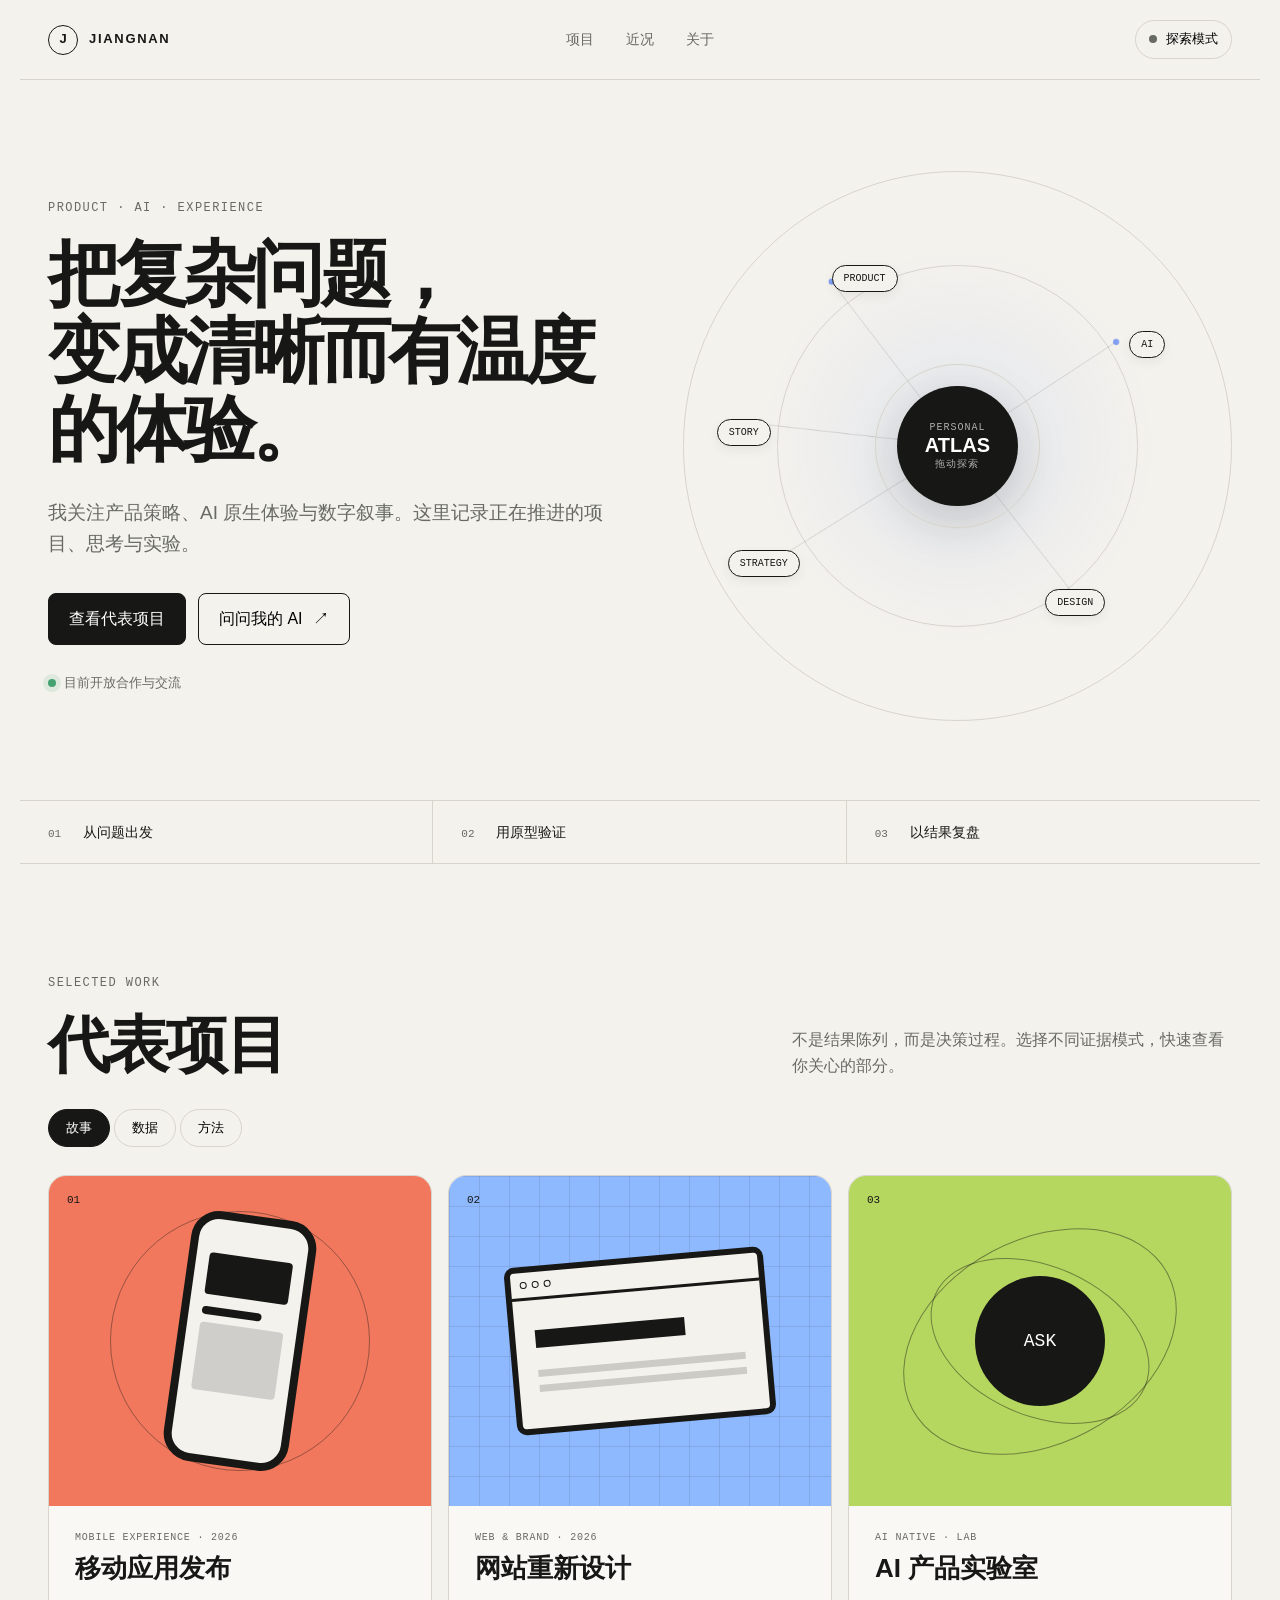
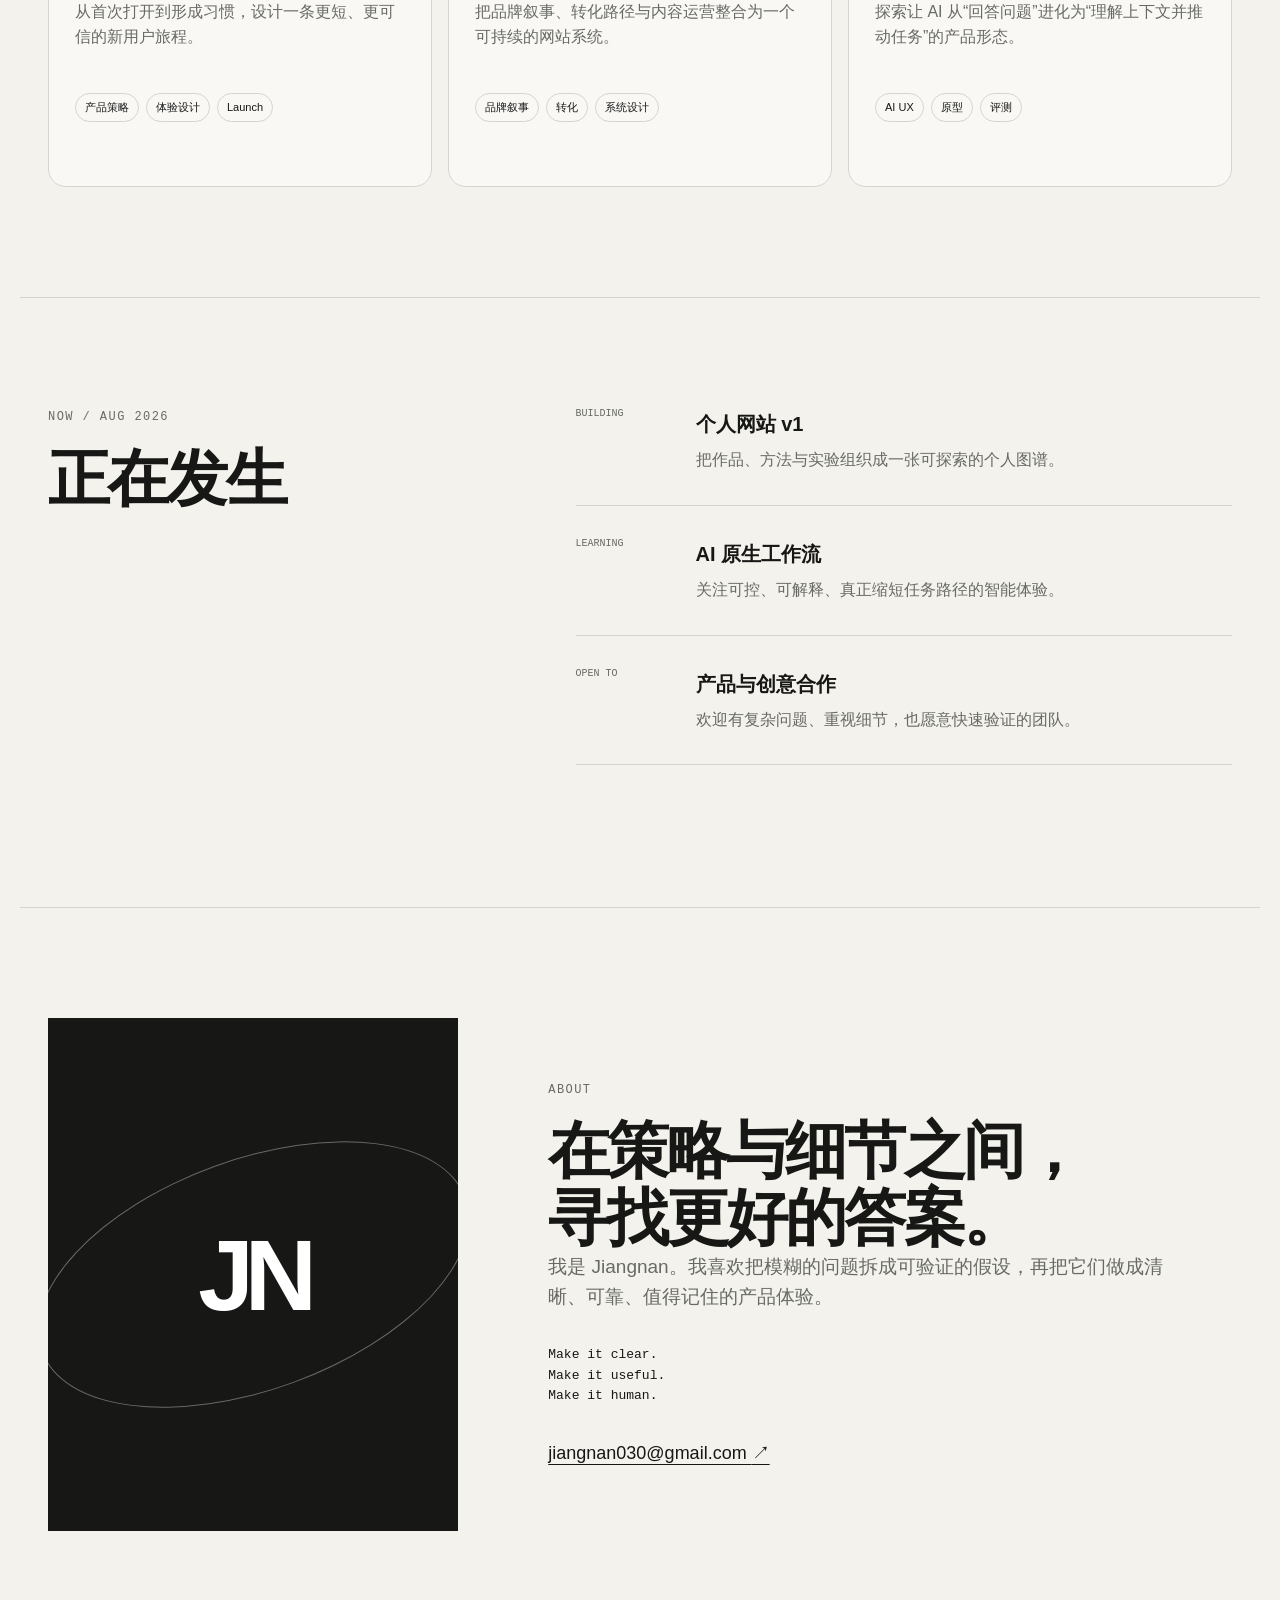
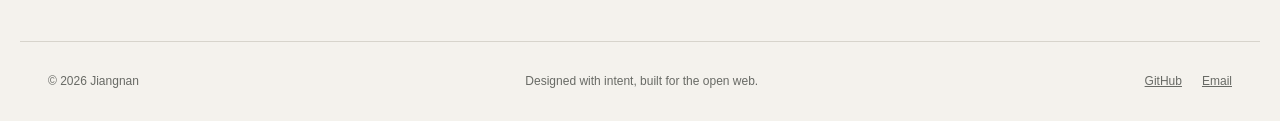
==== index.html @ 2f1452e2 "Initial commit: Personal Atlas MVP" ====
<!doctype html>
<html lang="zh-CN">
<head>
  <meta charset="utf-8" />
  <meta name="viewport" content="width=device-width, initial-scale=1" />
  <meta name="description" content="Jiangnan 的个人网站：产品、AI 与体验设计。" />
  <meta name="theme-color" content="#f4f2ed" />
  <title>Jiangnan — Product × AI × Experience</title>
  <link rel="stylesheet" href="styles.css" />
  <script defer src="app.js"></script>
</head>
<body>
  <a class="skip-link" href="#main">跳到主要内容</a>
  <header class="site-header">
    <a class="brand" href="#top" aria-label="Jiangnan 首页"><span class="brand-mark">J</span><span>JIANGNAN</span></a>
    <nav aria-label="主要导航">
      <a href="#work">项目</a><a href="#now">近况</a><a href="#about">关于</a>
    </nav>
    <button class="mode-toggle" type="button" aria-pressed="false"><span class="mode-dot"></span><span class="mode-label">探索模式</span></button>
  </header>

  <main id="main">
    <section class="hero" id="top">
      <div class="hero-copy">
        <p class="eyebrow">PRODUCT · AI · EXPERIENCE</p>
        <h1>把复杂问题，<br />变成清晰而有温度的体验。</h1>
        <p class="hero-lede">我关注产品策略、AI 原生体验与数字叙事。这里记录正在推进的项目、思考与实验。</p>
        <div class="hero-actions"><a class="button primary" href="#work">查看代表项目</a><button class="button ghost ask-open" type="button">问问我的 AI <span aria-hidden="true">↗</span></button></div>
        <div class="availability"><span class="pulse" aria-hidden="true"></span> 目前开放合作与交流</div>
      </div>
      <div class="atlas" aria-label="能力图谱装饰">
        <canvas id="atlasCanvas" width="720" height="720" aria-hidden="true"></canvas>
        <div class="atlas-center"><span>PERSONAL</span><strong>ATLAS</strong><small>拖动探索</small></div>
        <span class="node n1">PRODUCT</span><span class="node n2">AI</span><span class="node n3">DESIGN</span><span class="node n4">STRATEGY</span><span class="node n5">STORY</span>
      </div>
    </section>

    <section class="signal-strip" aria-label="工作原则">
      <p><strong>01</strong> 从问题出发</p><p><strong>02</strong> 用原型验证</p><p><strong>03</strong> 以结果复盘</p>
    </section>

    <section class="section" id="work">
      <div class="section-heading"><div><p class="eyebrow">SELECTED WORK</p><h2>代表项目</h2></div><p>不是结果陈列，而是决策过程。选择不同证据模式，快速查看你关心的部分。</p></div>
      <div class="evidence-switch" role="tablist" aria-label="项目证据视图">
        <button role="tab" aria-selected="true" data-view="story">故事</button><button role="tab" aria-selected="false" data-view="data">数据</button><button role="tab" aria-selected="false" data-view="tech">方法</button>
      </div>
      <div class="project-grid">
        <article class="project-card coral" tabindex="0">
          <div class="project-visual"><span class="project-index">01</span><div class="phone"><div class="phone-screen"><span></span><b></b><i></i></div></div><div class="orbit"></div></div>
          <div class="project-copy"><p class="project-meta">MOBILE EXPERIENCE · 2026</p><h3>移动应用发布</h3><p class="view-copy" data-story="从首次打开到形成习惯，设计一条更短、更可信的新用户旅程。" data-data="目标：首月 10,000 次下载、D7 留存 40%、评分 4.5★。" data-tech="产品策略、用户旅程、发布节奏、跨团队协作。"></p><div class="tags"><span>产品策略</span><span>体验设计</span><span>Launch</span></div></div>
        </article>
        <article class="project-card blue" tabindex="0">
          <div class="project-visual"><span class="project-index">02</span><div class="browser"><div class="browser-bar"><i></i><i></i><i></i></div><div class="browser-body"><b></b><span></span><span></span></div></div><div class="grid-lines"></div></div>
          <div class="project-copy"><p class="project-meta">WEB & BRAND · 2026</p><h3>网站重新设计</h3><p class="view-copy" data-story="把品牌叙事、转化路径与内容运营整合为一个可持续的网站系统。" data-data="方向：提升试用转化、Core Web Vitals 与内容更新效率。" data-tech="信息架构、内容策略、设计系统、性能预算。"></p><div class="tags"><span>品牌叙事</span><span>转化</span><span>系统设计</span></div></div>
        </article>
        <article class="project-card lime" tabindex="0">
          <div class="project-visual"><span class="project-index">03</span><div class="ai-core"><span>ASK</span></div><div class="wave w1"></div><div class="wave w2"></div></div>
          <div class="project-copy"><p class="project-meta">AI NATIVE · LAB</p><h3>AI 产品实验室</h3><p class="view-copy" data-story="探索让 AI 从“回答问题”进化为“理解上下文并推动任务”的产品形态。" data-data="关注指标：完成率、纠错成本、来源覆盖与用户信任。" data-tech="RAG、交互原型、评测集、Human-in-the-loop。"></p><div class="tags"><span>AI UX</span><span>原型</span><span>评测</span></div></div>
        </article>
      </div>
    </section>

    <section class="section now" id="now">
      <div><p class="eyebrow">NOW / AUG 2026</p><h2>正在发生</h2></div>
      <div class="now-list"><article><span>BUILDING</span><h3>个人网站 v1</h3><p>把作品、方法与实验组织成一张可探索的个人图谱。</p></article><article><span>LEARNING</span><h3>AI 原生工作流</h3><p>关注可控、可解释、真正缩短任务路径的智能体验。</p></article><article><span>OPEN TO</span><h3>产品与创意合作</h3><p>欢迎有复杂问题、重视细节，也愿意快速验证的团队。</p></article></div>
    </section>

    <section class="section about" id="about">
      <div class="portrait" aria-hidden="true"><span>JN</span><div></div></div>
      <div class="about-copy"><p class="eyebrow">ABOUT</p><h2>在策略与细节之间，<br />寻找更好的答案。</h2><p>我是 Jiangnan。我喜欢把模糊的问题拆成可验证的假设，再把它们做成清晰、可靠、值得记住的产品体验。</p><div class="principles"><span>Make it clear.</span><span>Make it useful.</span><span>Make it human.</span></div><a class="text-link" href="mailto:jiangnan030@gmail.com">jiangnan030@gmail.com <span>↗</span></a></div>
    </section>
  </main>

  <footer><p>© 2026 Jiangnan</p><p>Designed with intent, built for the open web.</p><div><a href="https://github.com/jiangnan030-del">GitHub</a><a href="mailto:jiangnan030@gmail.com">Email</a></div></footer>

  <dialog class="ask-dialog" aria-labelledby="ask-title">
    <button class="dialog-close" type="button" aria-label="关闭">×</button><p class="eyebrow">PERSONAL AI · DEMO</p><h2 id="ask-title">你想了解什么？</h2><p class="dialog-note">这是本地演示，不会上传你的问题。完整版本将只基于已审核的公开资料回答并附来源。</p>
    <div class="quick-asks"><button type="button">你擅长什么？</button><button type="button">最近在做什么？</button><button type="button">如何与你合作？</button></div>
    <div class="answer" aria-live="polite">选择一个问题，我会给出简短回答。</div>
  </dialog>
</body>
</html>
---- styles.css ----
:root{--ink:#171816;--muted:#686a65;--paper:#f4f2ed;--surface:#ebe8e1;--line:#d7d4cc;--accent:#245df5;--coral:#f1785d;--lime:#b6d75f;--blue:#8eb9ff;--radius:18px;--max:1240px}*{box-sizing:border-box}html{scroll-behavior:smooth}body{margin:0;background:var(--paper);color:var(--ink);font-family:Arial,"Noto Sans SC",sans-serif;font-size:16px;line-height:1.6}button,a{font:inherit}a{color:inherit}.skip-link{position:fixed;left:16px;top:-80px;background:var(--ink);color:#fff;padding:10px 16px;z-index:99}.skip-link:focus{top:16px}.site-header{height:80px;max-width:var(--max);margin:auto;padding:0 28px;display:grid;grid-template-columns:1fr auto 1fr;align-items:center;border-bottom:1px solid var(--line);position:relative;z-index:10}.brand{display:flex;gap:11px;align-items:center;text-decoration:none;font-weight:700;font-size:13px;letter-spacing:.13em}.brand-mark{width:30px;height:30px;display:grid;place-items:center;border:1px solid var(--ink);border-radius:50%;letter-spacing:0}.site-header nav{display:flex;gap:32px}.site-header nav a{font-size:14px;text-decoration:none;color:var(--muted)}.site-header nav a:hover{color:var(--ink)}.mode-toggle{justify-self:end;border:1px solid var(--line);background:transparent;border-radius:999px;padding:8px 13px;display:flex;align-items:center;gap:9px;cursor:pointer;font-size:13px}.mode-dot{width:8px;height:8px;border-radius:50%;background:var(--muted)}.hero{max-width:var(--max);margin:auto;min-height:720px;padding:76px 28px 64px;display:grid;grid-template-columns:1.04fr .96fr;align-items:center;gap:40px}.eyebrow{font-family:"DM Mono",monospace;font-size:12px;letter-spacing:.12em;margin:0 0 18px;color:var(--muted)}h1,h2,h3,p{margin-top:0}h1{font-size:clamp(48px,5.6vw,78px);line-height:1.08;letter-spacing:-.055em;margin-bottom:30px;font-weight:600}.hero-lede{font-size:19px;max-width:590px;color:var(--muted);margin-bottom:34px}.hero-actions{display:flex;gap:12px}.button{min-height:48px;padding:12px 20px;border-radius:8px;text-decoration:none;border:1px solid var(--ink);display:inline-flex;align-items:center;gap:10px;cursor:pointer}.button.primary{background:var(--ink);color:#fff}.button.ghost{background:transparent}.availability{font-size:13px;color:var(--muted);margin-top:28px;display:flex;align-items:center;gap:8px}.pulse{width:8px;height:8px;border-radius:50%;background:#46a171;box-shadow:0 0 0 5px rgba(70,161,113,.12)}.atlas{aspect-ratio:1;position:relative;border:1px solid var(--line);border-radius:50%;overflow:hidden;background:radial-gradient(circle at center,rgba(36,93,245,.08),transparent 51%)}#atlasCanvas{position:absolute;width:100%;height:100%;inset:0}.atlas:before,.atlas:after{content:"";position:absolute;border:1px solid var(--line);border-radius:50%;inset:17%}.atlas:after{inset:35%}.atlas-center{position:absolute;inset:39%;border-radius:50%;background:var(--ink);color:#fff;display:flex;flex-direction:column;align-items:center;justify-content:center;line-height:1.2;box-shadow:0 16px 50px rgba(23,24,22,.18)}.atlas-center span,.atlas-center small{font:10px "DM Mono",monospace;letter-spacing:.1em;opacity:.65}.atlas-center strong{font-size:20px}.node{position:absolute;background:var(--paper);border:1px solid var(--ink);border-radius:999px;padding:7px 11px;font:10px "DM Mono",monospace;box-shadow:0 4px 12px rgba(0,0,0,.06)}.n1{top:17%;left:27%}.n2{top:29%;right:12%}.n3{bottom:19%;right:23%}.n4{bottom:26%;left:8%}.n5{top:45%;left:6%}.signal-strip{max-width:var(--max);margin:auto;border-top:1px solid var(--line);border-bottom:1px solid var(--line);display:grid;grid-template-columns:repeat(3,1fr)}.signal-strip p{margin:0;padding:20px 28px;border-right:1px solid var(--line);font-size:14px}.signal-strip p:last-child{border:0}.signal-strip strong{font:11px "DM Mono",monospace;color:var(--muted);margin-right:18px}.section{max-width:var(--max);margin:auto;padding:110px 28px}.section-heading{display:flex;justify-content:space-between;align-items:end;gap:30px;margin-bottom:30px}.section-heading h2,.now h2,.about h2{font-size:clamp(38px,5vw,62px);line-height:1.08;letter-spacing:-.045em;margin:0;font-weight:600}.section-heading>p{color:var(--muted);max-width:440px;margin:0}.evidence-switch{display:flex;gap:4px;margin-bottom:28px}.evidence-switch button{border:1px solid var(--line);background:transparent;padding:8px 17px;cursor:pointer;border-radius:999px;font-size:13px}.evidence-switch button[aria-selected=true]{background:var(--ink);color:#fff;border-color:var(--ink)}.project-grid{display:grid;grid-template-columns:repeat(3,1fr);gap:16px}.project-card{border:1px solid var(--line);border-radius:var(--radius);overflow:hidden;background:#f9f8f5;transition:transform .3s ease}.project-card:hover,.project-card:focus{transform:translateY(-6px);outline:none}.project-card:focus-visible{box-shadow:0 0 0 3px var(--paper),0 0 0 5px var(--accent)}.project-visual{height:330px;position:relative;overflow:hidden;display:grid;place-items:center}.coral .project-visual{background:var(--coral)}.blue .project-visual{background:var(--blue)}.lime .project-visual{background:var(--lime)}.project-index{position:absolute;top:18px;left:18px;font:11px "DM Mono",monospace}.project-copy{padding:26px;min-height:280px}.project-meta{font:10px "DM Mono",monospace;color:var(--muted);letter-spacing:.08em}.project-copy h3{font-size:26px;line-height:1.2;margin-bottom:14px}.view-copy{color:var(--muted);min-height:78px}.tags{display:flex;gap:7px;flex-wrap:wrap}.tags span{font-size:11px;border:1px solid var(--line);border-radius:999px;padding:5px 9px}.phone{width:126px;height:252px;border:8px solid var(--ink);border-radius:28px;background:var(--paper);transform:rotate(8deg);position:relative;z-index:2}.phone-screen{padding:34px 13px}.phone-screen span,.phone-screen b,.phone-screen i{display:block;background:var(--ink);border-radius:4px}.phone-screen span{height:42px;margin-bottom:12px}.phone-screen b{height:8px;width:72%;margin-bottom:8px}.phone-screen i{height:68px;opacity:.16}.orbit{position:absolute;width:260px;height:260px;border:1px solid rgba(23,24,22,.4);border-radius:50%}.browser{width:260px;border:6px solid var(--ink);background:var(--paper);border-radius:10px;transform:rotate(-5deg);z-index:2}.browser-bar{height:28px;border-bottom:3px solid var(--ink);display:flex;gap:5px;align-items:center;padding-left:9px}.browser-bar i{width:7px;height:7px;border:1px solid var(--ink);border-radius:50%}.browser-body{padding:30px 20px 36px}.browser-body b{display:block;width:72%;height:18px;background:var(--ink);margin-bottom:22px}.browser-body span{display:block;height:7px;background:var(--ink);opacity:.18;margin-top:8px}.grid-lines{position:absolute;inset:0;background-image:linear-gradient(rgba(23,24,22,.1) 1px,transparent 1px),linear-gradient(90deg,rgba(23,24,22,.1) 1px,transparent 1px);background-size:30px 30px}.ai-core{width:130px;height:130px;background:var(--ink);color:#fff;border-radius:50%;display:grid;place-items:center;font:18px "DM Mono",monospace;z-index:2}.wave{position:absolute;border:1px solid rgba(23,24,22,.45);border-radius:50%}.w1{width:230px;height:150px;transform:rotate(24deg)}.w2{width:290px;height:205px;transform:rotate(-28deg)}.now{display:grid;grid-template-columns:.8fr 1.2fr;gap:90px;border-top:1px solid var(--line)}.now-list article{padding:0 0 32px;margin-bottom:32px;border-bottom:1px solid var(--line);display:grid;grid-template-columns:100px 1fr;column-gap:20px}.now-list article>span{font:10px "DM Mono",monospace;color:var(--muted);grid-row:1/3}.now-list h3{font-size:20px;margin-bottom:7px}.now-list p{color:var(--muted);margin:0}.about{border-top:1px solid var(--line);display:grid;grid-template-columns:.75fr 1.25fr;gap:90px;align-items:center}.portrait{aspect-ratio:4/5;background:var(--ink);position:relative;overflow:hidden;display:grid;place-items:center;color:#fff}.portrait span{font-size:100px;font-weight:600;letter-spacing:-.09em;z-index:1}.portrait div{position:absolute;width:110%;height:45%;border-radius:50%;border:1px solid rgba(255,255,255,.35);transform:rotate(-20deg)}.about-copy>p:not(.eyebrow){font-size:19px;color:var(--muted);max-width:650px}.principles{display:flex;flex-direction:column;margin:32px 0;font-size:13px;font-family:"DM Mono",monospace}.text-link{font-size:18px;text-underline-offset:5px}footer{max-width:var(--max);margin:auto;padding:30px 28px;border-top:1px solid var(--line);display:flex;justify-content:space-between;color:var(--muted);font-size:12px}footer p{margin:0}footer div{display:flex;gap:20px}.ask-dialog{width:min(560px,calc(100% - 32px));border:1px solid var(--line);border-radius:16px;padding:34px;background:var(--paper);color:var(--ink);box-shadow:0 30px 100px rgba(0,0,0,.2)}.ask-dialog::backdrop{background:rgba(23,24,22,.5);backdrop-filter:blur(6px)}.dialog-close{position:absolute;top:14px;right:16px;background:transparent;border:0;font-size:28px;cursor:pointer}.ask-dialog h2{font-size:34px;margin-bottom:10px}.dialog-note{color:var(--muted);font-size:14px}.quick-asks{display:flex;gap:8px;flex-wrap:wrap;margin:24px 0}.quick-asks button{border:1px solid var(--line);background:#fff;padding:9px 12px;border-radius:999px;cursor:pointer}.answer{background:var(--surface);padding:18px;border-radius:10px;min-height:78px}
body.explore{--paper:#191919;--surface:#242424;--line:rgba(255,255,255,.18);--ink:#fff;--muted:rgba(255,255,255,.65);background:radial-gradient(circle at 72% 8%,rgba(36,93,245,.22),transparent 24%),var(--paper)}body.explore .mode-dot{background:#75a3ff;box-shadow:0 0 0 5px rgba(117,163,255,.16)}body.explore .project-card{background:#202020}body.explore .node{background:#202020}body.explore .phone,body.explore .browser{background:#202020}body.explore .quick-asks button{background:#292929;color:#fff}
:focus-visible{outline:2px solid var(--accent);outline-offset:3px}@media(prefers-reduced-motion:reduce){html{scroll-behavior:auto}*,*:before,*:after{animation:none!important;transition:none!important}}
@media(max-width:850px){.site-header{grid-template-columns:1fr auto;height:70px;padding:0 20px}.site-header nav{display:none}.hero{grid-template-columns:1fr;padding:64px 20px;min-height:auto}.hero-copy{order:1}.atlas{order:0;max-width:480px;width:100%;justify-self:center}h1{font-size:clamp(44px,12vw,64px)}.signal-strip{grid-template-columns:1fr;margin:0 20px}.signal-strip p{border-right:0;border-bottom:1px solid var(--line)}.section{padding:80px 20px}.section-heading{align-items:start;flex-direction:column}.project-grid{grid-template-columns:1fr}.project-visual{height:300px}.project-copy{min-height:0}.now,.about{grid-template-columns:1fr;gap:50px}.portrait{max-width:480px}.now-list article{grid-template-columns:85px 1fr}footer{margin:0 20px;padding:24px 0;flex-direction:column;gap:8px}.mode-label{display:none}.mode-toggle{padding:10px}.hero-actions{flex-wrap:wrap}}
@media(max-width:480px){.hero{padding-top:42px}.atlas-center{inset:36%}.atlas-center strong{font-size:16px}.node{font-size:8px}.hero-lede{font-size:17px}.button{width:100%;justify-content:center}.project-visual{height:260px}.section-heading h2,.now h2,.about h2{font-size:40px}.now-list article{display:block}.now-list article>span{display:block;margin-bottom:9px}.portrait span{font-size:76px}}
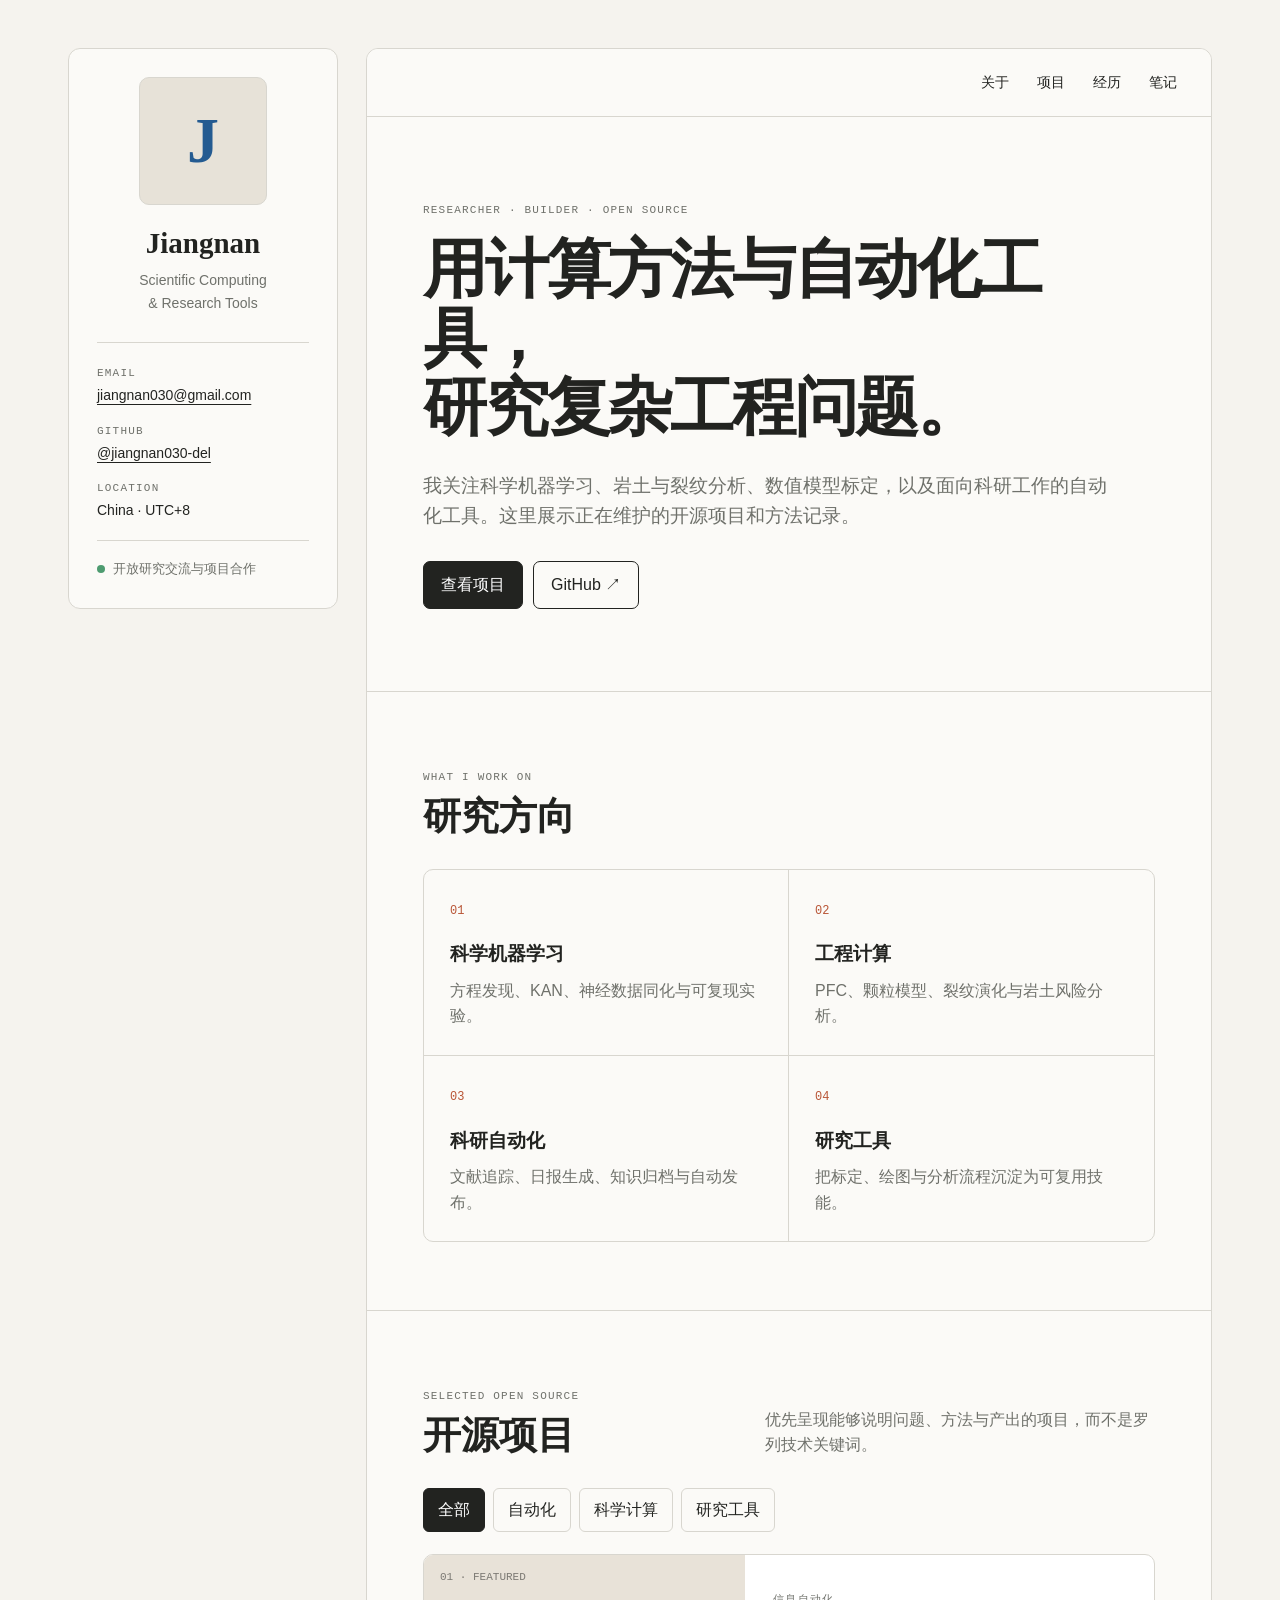
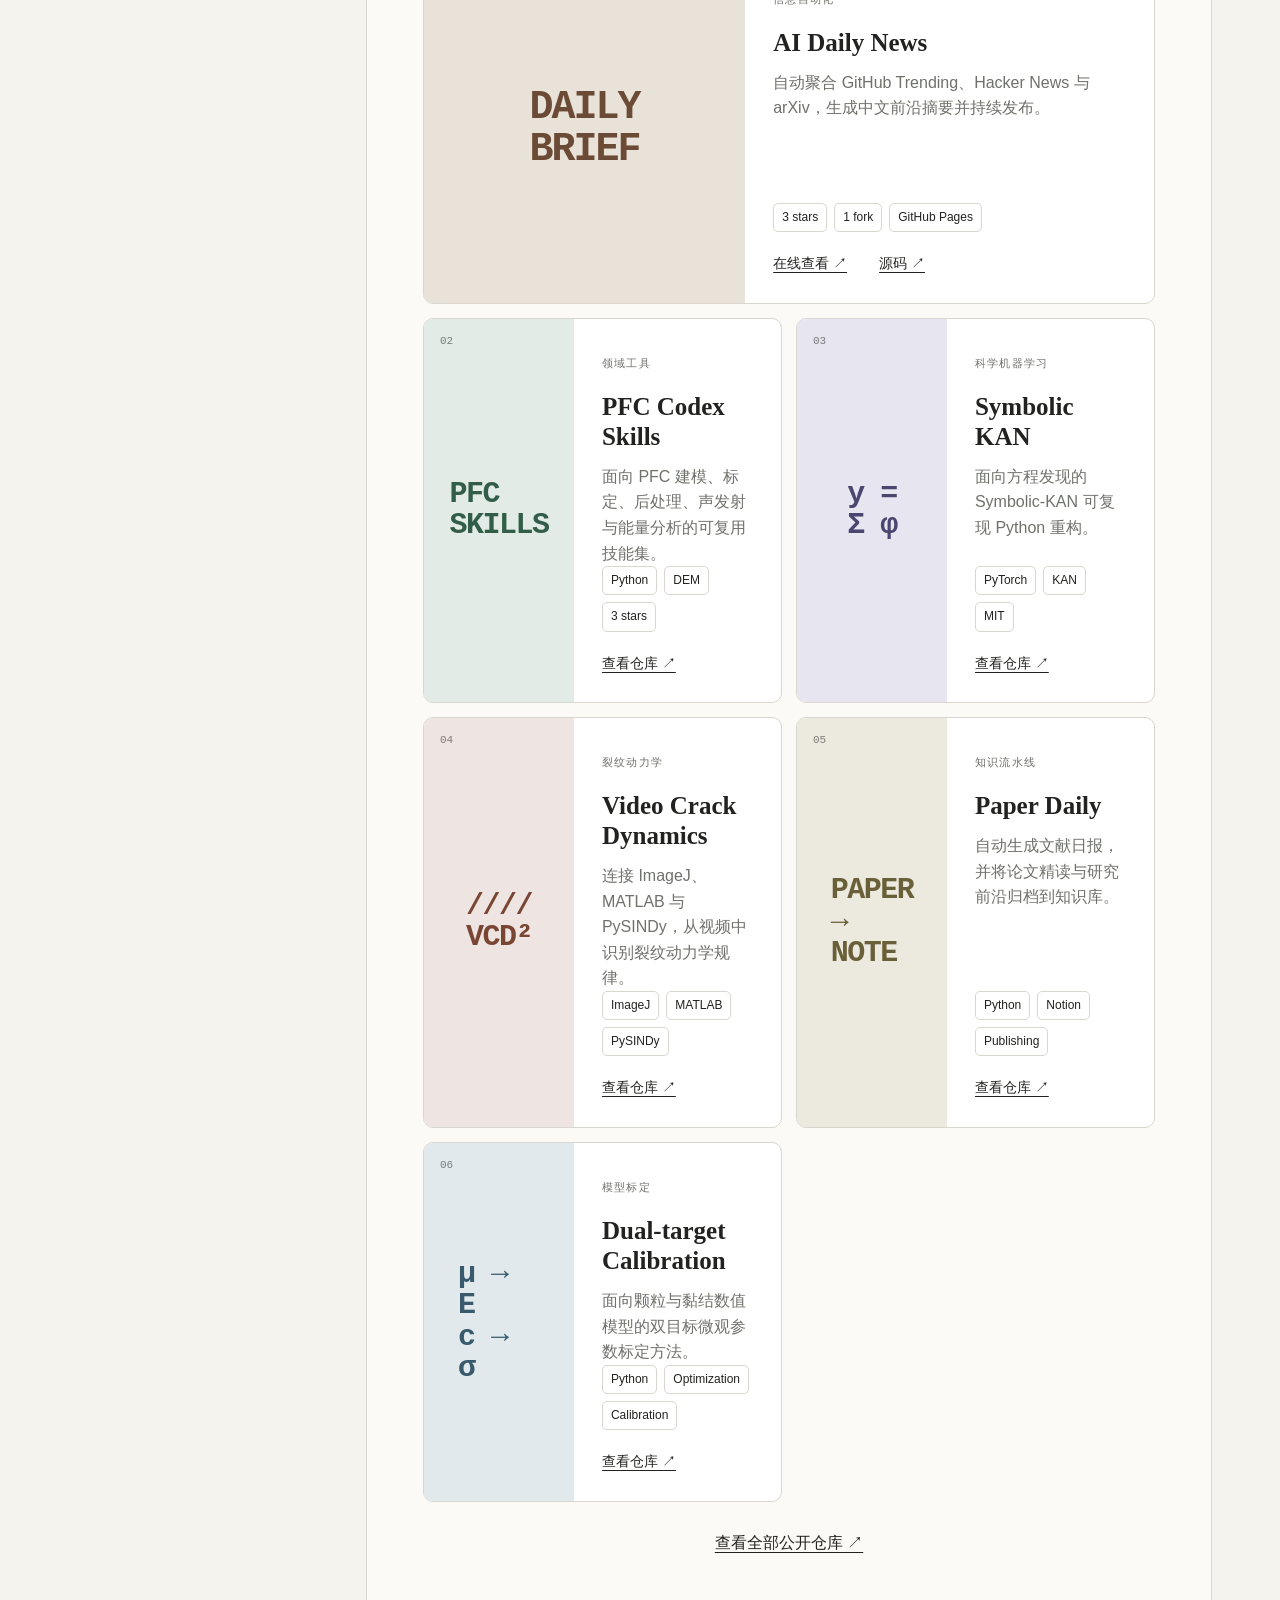
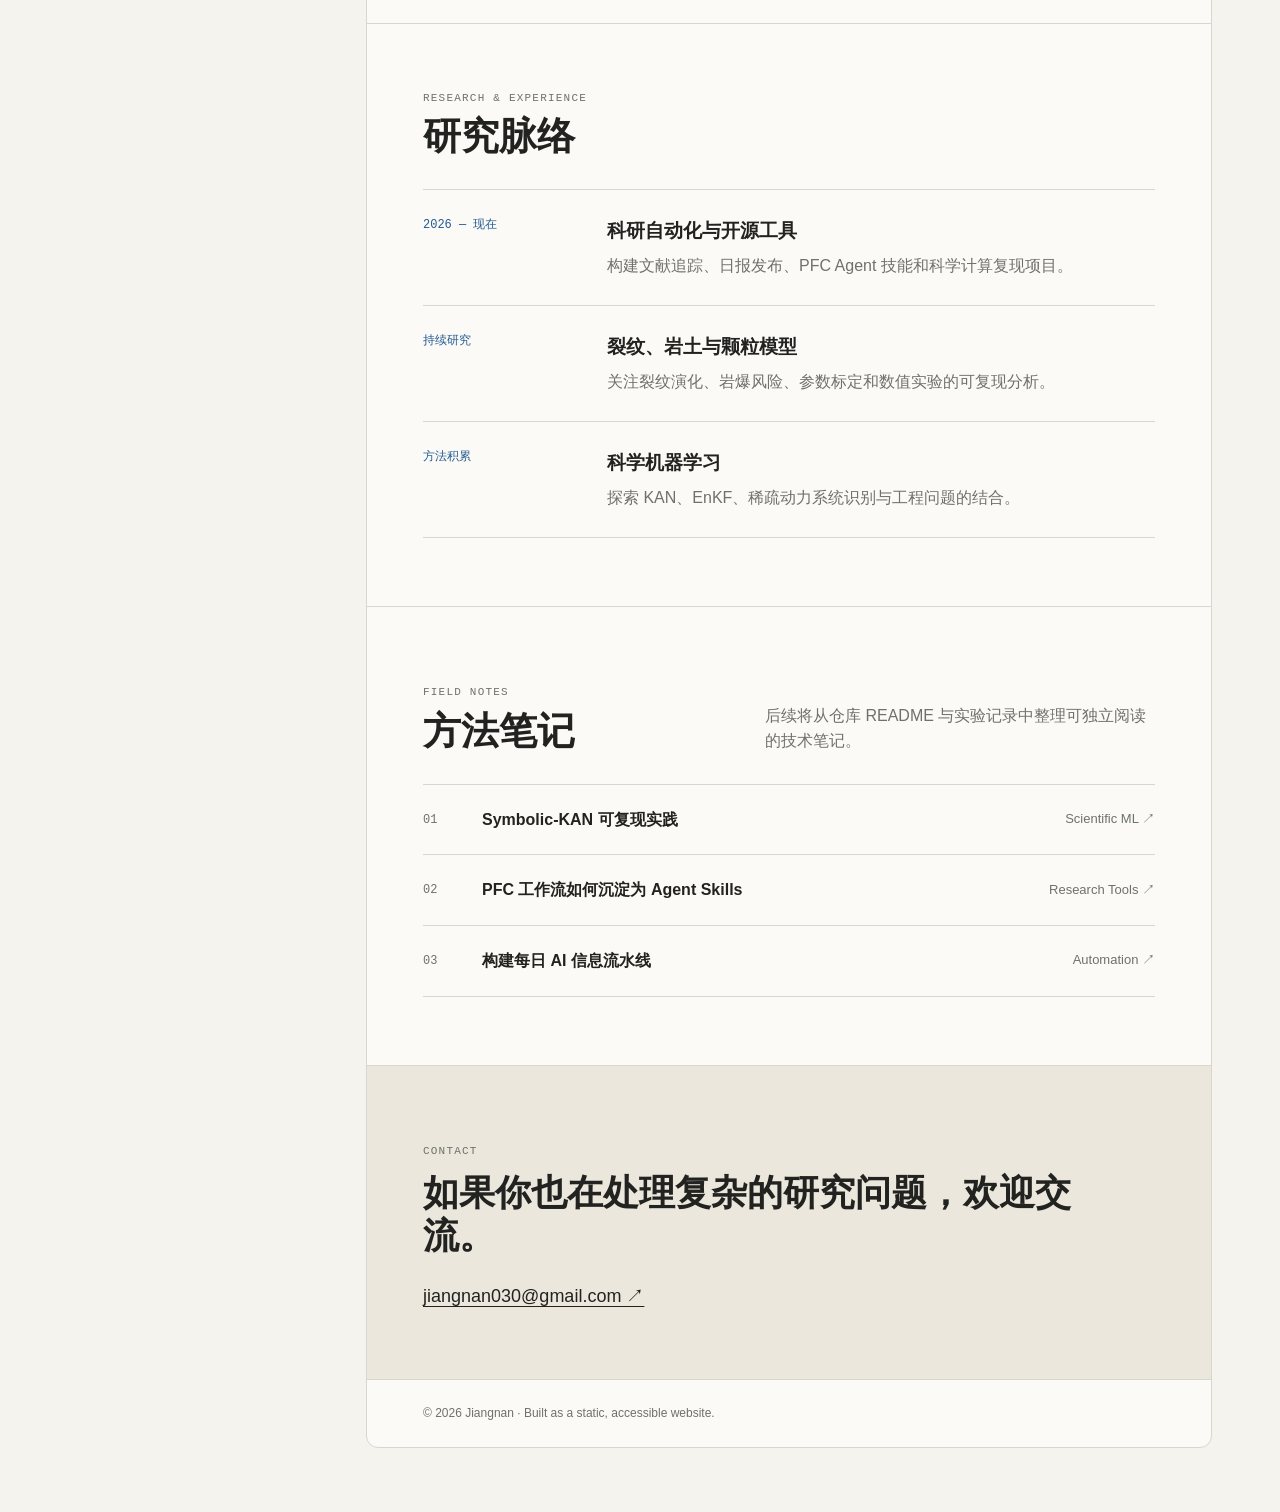
==== commit f1952456: "refactor: create research-first portfolio" ====
--- a/index.html
+++ b/index.html
@@ -1,82 +1,16 @@
 <!doctype html>
-<html lang="zh-CN">
-<head>
-  <meta charset="utf-8" />
-  <meta name="viewport" content="width=device-width, initial-scale=1" />
-  <meta name="description" content="Jiangnan 的个人网站：产品、AI 与体验设计。" />
-  <meta name="theme-color" content="#f4f2ed" />
-  <title>Jiangnan — Product × AI × Experience</title>
-  <link rel="stylesheet" href="styles.css" />
-  <script defer src="app.js"></script>
-</head>
-<body>
-  <a class="skip-link" href="#main">跳到主要内容</a>
-  <header class="site-header">
-    <a class="brand" href="#top" aria-label="Jiangnan 首页"><span class="brand-mark">J</span><span>JIANGNAN</span></a>
-    <nav aria-label="主要导航">
-      <a href="#work">项目</a><a href="#now">近况</a><a href="#about">关于</a>
-    </nav>
-    <button class="mode-toggle" type="button" aria-pressed="false"><span class="mode-dot"></span><span class="mode-label">探索模式</span></button>
-  </header>
-
-  <main id="main">
-    <section class="hero" id="top">
-      <div class="hero-copy">
-        <p class="eyebrow">PRODUCT · AI · EXPERIENCE</p>
-        <h1>把复杂问题，<br />变成清晰而有温度的体验。</h1>
-        <p class="hero-lede">我关注产品策略、AI 原生体验与数字叙事。这里记录正在推进的项目、思考与实验。</p>
-        <div class="hero-actions"><a class="button primary" href="#work">查看代表项目</a><button class="button ghost ask-open" type="button">问问我的 AI <span aria-hidden="true">↗</span></button></div>
-        <div class="availability"><span class="pulse" aria-hidden="true"></span> 目前开放合作与交流</div>
-      </div>
-      <div class="atlas" aria-label="能力图谱装饰">
-        <canvas id="atlasCanvas" width="720" height="720" aria-hidden="true"></canvas>
-        <div class="atlas-center"><span>PERSONAL</span><strong>ATLAS</strong><small>拖动探索</small></div>
-        <span class="node n1">PRODUCT</span><span class="node n2">AI</span><span class="node n3">DESIGN</span><span class="node n4">STRATEGY</span><span class="node n5">STORY</span>
-      </div>
-    </section>
-
-    <section class="signal-strip" aria-label="工作原则">
-      <p><strong>01</strong> 从问题出发</p><p><strong>02</strong> 用原型验证</p><p><strong>03</strong> 以结果复盘</p>
-    </section>
-
-    <section class="section" id="work">
-      <div class="section-heading"><div><p class="eyebrow">SELECTED WORK</p><h2>代表项目</h2></div><p>不是结果陈列，而是决策过程。选择不同证据模式，快速查看你关心的部分。</p></div>
-      <div class="evidence-switch" role="tablist" aria-label="项目证据视图">
-        <button role="tab" aria-selected="true" data-view="story">故事</button><button role="tab" aria-selected="false" data-view="data">数据</button><button role="tab" aria-selected="false" data-view="tech">方法</button>
-      </div>
-      <div class="project-grid">
-        <article class="project-card coral" tabindex="0">
-          <div class="project-visual"><span class="project-index">01</span><div class="phone"><div class="phone-screen"><span></span><b></b><i></i></div></div><div class="orbit"></div></div>
-          <div class="project-copy"><p class="project-meta">MOBILE EXPERIENCE · 2026</p><h3>移动应用发布</h3><p class="view-copy" data-story="从首次打开到形成习惯，设计一条更短、更可信的新用户旅程。" data-data="目标：首月 10,000 次下载、D7 留存 40%、评分 4.5★。" data-tech="产品策略、用户旅程、发布节奏、跨团队协作。"></p><div class="tags"><span>产品策略</span><span>体验设计</span><span>Launch</span></div></div>
-        </article>
-        <article class="project-card blue" tabindex="0">
-          <div class="project-visual"><span class="project-index">02</span><div class="browser"><div class="browser-bar"><i></i><i></i><i></i></div><div class="browser-body"><b></b><span></span><span></span></div></div><div class="grid-lines"></div></div>
-          <div class="project-copy"><p class="project-meta">WEB & BRAND · 2026</p><h3>网站重新设计</h3><p class="view-copy" data-story="把品牌叙事、转化路径与内容运营整合为一个可持续的网站系统。" data-data="方向：提升试用转化、Core Web Vitals 与内容更新效率。" data-tech="信息架构、内容策略、设计系统、性能预算。"></p><div class="tags"><span>品牌叙事</span><span>转化</span><span>系统设计</span></div></div>
-        </article>
-        <article class="project-card lime" tabindex="0">
-          <div class="project-visual"><span class="project-index">03</span><div class="ai-core"><span>ASK</span></div><div class="wave w1"></div><div class="wave w2"></div></div>
-          <div class="project-copy"><p class="project-meta">AI NATIVE · LAB</p><h3>AI 产品实验室</h3><p class="view-copy" data-story="探索让 AI 从“回答问题”进化为“理解上下文并推动任务”的产品形态。" data-data="关注指标：完成率、纠错成本、来源覆盖与用户信任。" data-tech="RAG、交互原型、评测集、Human-in-the-loop。"></p><div class="tags"><span>AI UX</span><span>原型</span><span>评测</span></div></div>
-        </article>
-      </div>
-    </section>
-
-    <section class="section now" id="now">
-      <div><p class="eyebrow">NOW / AUG 2026</p><h2>正在发生</h2></div>
-      <div class="now-list"><article><span>BUILDING</span><h3>个人网站 v1</h3><p>把作品、方法与实验组织成一张可探索的个人图谱。</p></article><article><span>LEARNING</span><h3>AI 原生工作流</h3><p>关注可控、可解释、真正缩短任务路径的智能体验。</p></article><article><span>OPEN TO</span><h3>产品与创意合作</h3><p>欢迎有复杂问题、重视细节，也愿意快速验证的团队。</p></article></div>
-    </section>
-
-    <section class="section about" id="about">
-      <div class="portrait" aria-hidden="true"><span>JN</span><div></div></div>
-      <div class="about-copy"><p class="eyebrow">ABOUT</p><h2>在策略与细节之间，<br />寻找更好的答案。</h2><p>我是 Jiangnan。我喜欢把模糊的问题拆成可验证的假设，再把它们做成清晰、可靠、值得记住的产品体验。</p><div class="principles"><span>Make it clear.</span><span>Make it useful.</span><span>Make it human.</span></div><a class="text-link" href="mailto:jiangnan030@gmail.com">jiangnan030@gmail.com <span>↗</span></a></div>
-    </section>
-  </main>
-
-  <footer><p>© 2026 Jiangnan</p><p>Designed with intent, built for the open web.</p><div><a href="https://github.com/jiangnan030-del">GitHub</a><a href="mailto:jiangnan030@gmail.com">Email</a></div></footer>
-
-  <dialog class="ask-dialog" aria-labelledby="ask-title">
-    <button class="dialog-close" type="button" aria-label="关闭">×</button><p class="eyebrow">PERSONAL AI · DEMO</p><h2 id="ask-title">你想了解什么？</h2><p class="dialog-note">这是本地演示，不会上传你的问题。完整版本将只基于已审核的公开资料回答并附来源。</p>
-    <div class="quick-asks"><button type="button">你擅长什么？</button><button type="button">最近在做什么？</button><button type="button">如何与你合作？</button></div>
-    <div class="answer" aria-live="polite">选择一个问题，我会给出简短回答。</div>
-  </dialog>
-</body>
-</html>+<html lang="zh-CN"><head><meta charset="utf-8"><meta name="viewport" content="width=device-width,initial-scale=1"><meta name="description" content="Jiangnan 的科研计算、工程分析与开源项目。"><meta name="theme-color" content="#f5f3ee"><title>Jiangnan · Scientific Computing & Research Tools</title><link rel="stylesheet" href="styles.css"><script defer src="app.js"></script></head><body>
+<a class="skip" href="#content">跳到内容</a><main class="shell"><aside class="profile" aria-label="个人资料"><div class="profile-head"><div class="avatar" aria-hidden="true">J</div><div><h1>Jiangnan</h1><p>Scientific Computing<br>& Research Tools</p></div></div><button class="profile-toggle" type="button" aria-expanded="false">联系方式 <span>＋</span></button><div class="profile-more"><dl><div><dt>Email</dt><dd><a href="mailto:jiangnan030@gmail.com">jiangnan030@gmail.com</a></dd></div><div><dt>GitHub</dt><dd><a href="https://github.com/jiangnan030-del">@jiangnan030-del</a></dd></div><div><dt>Location</dt><dd>China · UTC+8</dd></div></dl><div class="status"><i></i>开放研究交流与项目合作</div></div></aside>
+<section class="content" id="content"><nav class="nav" aria-label="主要导航"><a href="#about">关于</a><a href="#work">项目</a><a href="#experience">经历</a><a href="#notes">笔记</a></nav>
+<header class="hero" id="about"><p class="label">RESEARCHER · BUILDER · OPEN SOURCE</p><h2>用计算方法与自动化工具，<br>研究复杂工程问题。</h2><p class="lead">我关注科学机器学习、岩土与裂纹分析、数值模型标定，以及面向科研工作的自动化工具。这里展示正在维护的开源项目和方法记录。</p><div class="hero-links"><a class="btn primary" href="#work">查看项目</a><a class="btn" href="https://github.com/jiangnan030-del">GitHub ↗</a></div></header>
+<section class="block focus"><div class="section-title"><p class="label">WHAT I WORK ON</p><h2>研究方向</h2></div><div class="focus-grid"><article><b>01</b><h3>科学机器学习</h3><p>方程发现、KAN、神经数据同化与可复现实验。</p></article><article><b>02</b><h3>工程计算</h3><p>PFC、颗粒模型、裂纹演化与岩土风险分析。</p></article><article><b>03</b><h3>科研自动化</h3><p>文献追踪、日报生成、知识归档与自动发布。</p></article><article><b>04</b><h3>研究工具</h3><p>把标定、绘图与分析流程沉淀为可复用技能。</p></article></div></section>
+<section class="block" id="work"><div class="section-title split"><div><p class="label">SELECTED OPEN SOURCE</p><h2>开源项目</h2></div><p>优先呈现能够说明问题、方法与产出的项目，而不是罗列技术关键词。</p></div><div class="filters" role="group" aria-label="项目筛选"><button class="active" data-filter="all">全部</button><button data-filter="automation">自动化</button><button data-filter="scientific">科学计算</button><button data-filter="tools">研究工具</button></div><div class="projects">
+<article class="project featured" data-category="automation"><div class="project-index">01 · FEATURED</div><div class="project-mark news">DAILY<br>BRIEF</div><div class="project-copy"><p class="label">信息自动化</p><h3>AI Daily News</h3><p>自动聚合 GitHub Trending、Hacker News 与 arXiv，生成中文前沿摘要并持续发布。</p><ul><li>3 stars</li><li>1 fork</li><li>GitHub Pages</li></ul><div><a href="https://jiangnan030-del.github.io/ai-daily-news/">在线查看 ↗</a><a href="https://github.com/jiangnan030-del/ai-daily-news">源码 ↗</a></div></div></article>
+<article class="project" data-category="tools"><div class="project-index">02</div><div class="project-mark pfc">PFC<br>SKILLS</div><div class="project-copy"><p class="label">领域工具</p><h3>PFC Codex Skills</h3><p>面向 PFC 建模、标定、后处理、声发射与能量分析的可复用技能集。</p><ul><li>Python</li><li>DEM</li><li>3 stars</li></ul><a href="https://github.com/jiangnan030-del/pfc-codex-skills">查看仓库 ↗</a></div></article>
+<article class="project" data-category="scientific"><div class="project-index">03</div><div class="project-mark kan">y =<br>Σ φ</div><div class="project-copy"><p class="label">科学机器学习</p><h3>Symbolic KAN</h3><p>面向方程发现的 Symbolic-KAN 可复现 Python 重构。</p><ul><li>PyTorch</li><li>KAN</li><li>MIT</li></ul><a href="https://github.com/jiangnan030-del/symbolic-kan-reproducible">查看仓库 ↗</a></div></article>
+<article class="project" data-category="scientific"><div class="project-index">04</div><div class="project-mark crack">////<br>VCD²</div><div class="project-copy"><p class="label">裂纹动力学</p><h3>Video Crack Dynamics</h3><p>连接 ImageJ、MATLAB 与 PySINDy，从视频中识别裂纹动力学规律。</p><ul><li>ImageJ</li><li>MATLAB</li><li>PySINDy</li></ul><a href="https://github.com/jiangnan030-del/VCD2">查看仓库 ↗</a></div></article>
+<article class="project" data-category="automation"><div class="project-index">05</div><div class="project-mark paper">PAPER<br>→ NOTE</div><div class="project-copy"><p class="label">知识流水线</p><h3>Paper Daily</h3><p>自动生成文献日报，并将论文精读与研究前沿归档到知识库。</p><ul><li>Python</li><li>Notion</li><li>Publishing</li></ul><a href="https://github.com/jiangnan030-del/paper-daily">查看仓库 ↗</a></div></article>
+<article class="project" data-category="tools"><div class="project-index">06</div><div class="project-mark calib">μ → E<br>c → σ</div><div class="project-copy"><p class="label">模型标定</p><h3>Dual-target Calibration</h3><p>面向颗粒与黏结数值模型的双目标微观参数标定方法。</p><ul><li>Python</li><li>Optimization</li><li>Calibration</li></ul><a href="https://github.com/jiangnan030-del/dual-target-calibration-skill">查看仓库 ↗</a></div></article></div><a class="all-link" href="https://github.com/jiangnan030-del?tab=repositories">查看全部公开仓库 ↗</a></section>
+<section class="block timeline" id="experience"><div class="section-title"><p class="label">RESEARCH & EXPERIENCE</p><h2>研究脉络</h2></div><div class="timeline-list"><article><time>2026 — 现在</time><div><h3>科研自动化与开源工具</h3><p>构建文献追踪、日报发布、PFC Agent 技能和科学计算复现项目。</p></div></article><article><time>持续研究</time><div><h3>裂纹、岩土与颗粒模型</h3><p>关注裂纹演化、岩爆风险、参数标定和数值实验的可复现分析。</p></div></article><article><time>方法积累</time><div><h3>科学机器学习</h3><p>探索 KAN、EnKF、稀疏动力系统识别与工程问题的结合。</p></div></article></div></section>
+<section class="block notes" id="notes"><div class="section-title split"><div><p class="label">FIELD NOTES</p><h2>方法笔记</h2></div><p>后续将从仓库 README 与实验记录中整理可独立阅读的技术笔记。</p></div><div class="note-list"><a href="https://github.com/jiangnan030-del/symbolic-kan-reproducible"><span>01</span><b>Symbolic-KAN 可复现实践</b><i>Scientific ML ↗</i></a><a href="https://github.com/jiangnan030-del/pfc-codex-skills"><span>02</span><b>PFC 工作流如何沉淀为 Agent Skills</b><i>Research Tools ↗</i></a><a href="https://github.com/jiangnan030-del/ai-daily-news"><span>03</span><b>构建每日 AI 信息流水线</b><i>Automation ↗</i></a></div></section>
+<section class="contact block"><p class="label">CONTACT</p><h2>如果你也在处理复杂的研究问题，欢迎交流。</h2><a href="mailto:jiangnan030@gmail.com">jiangnan030@gmail.com ↗</a></section><footer>© 2026 Jiangnan · Built as a static, accessible website.</footer></section></main><nav class="mobile-nav" aria-label="移动导航"><a href="#about">关于</a><a href="#work">项目</a><a href="#experience">经历</a><a href="#notes">笔记</a></nav></body></html>
--- a/styles.css
+++ b/styles.css
@@ -1,5 +1 @@
-:root{--ink:#171816;--muted:#686a65;--paper:#f4f2ed;--surface:#ebe8e1;--line:#d7d4cc;--accent:#245df5;--coral:#f1785d;--lime:#b6d75f;--blue:#8eb9ff;--radius:18px;--max:1240px}*{box-sizing:border-box}html{scroll-behavior:smooth}body{margin:0;background:var(--paper);color:var(--ink);font-family:Arial,"Noto Sans SC",sans-serif;font-size:16px;line-height:1.6}button,a{font:inherit}a{color:inherit}.skip-link{position:fixed;left:16px;top:-80px;background:var(--ink);color:#fff;padding:10px 16px;z-index:99}.skip-link:focus{top:16px}.site-header{height:80px;max-width:var(--max);margin:auto;padding:0 28px;display:grid;grid-template-columns:1fr auto 1fr;align-items:center;border-bottom:1px solid var(--line);position:relative;z-index:10}.brand{display:flex;gap:11px;align-items:center;text-decoration:none;font-weight:700;font-size:13px;letter-spacing:.13em}.brand-mark{width:30px;height:30px;display:grid;place-items:center;border:1px solid var(--ink);border-radius:50%;letter-spacing:0}.site-header nav{display:flex;gap:32px}.site-header nav a{font-size:14px;text-decoration:none;color:var(--muted)}.site-header nav a:hover{color:var(--ink)}.mode-toggle{justify-self:end;border:1px solid var(--line);background:transparent;border-radius:999px;padding:8px 13px;display:flex;align-items:center;gap:9px;cursor:pointer;font-size:13px}.mode-dot{width:8px;height:8px;border-radius:50%;background:var(--muted)}.hero{max-width:var(--max);margin:auto;min-height:720px;padding:76px 28px 64px;display:grid;grid-template-columns:1.04fr .96fr;align-items:center;gap:40px}.eyebrow{font-family:"DM Mono",monospace;font-size:12px;letter-spacing:.12em;margin:0 0 18px;color:var(--muted)}h1,h2,h3,p{margin-top:0}h1{font-size:clamp(48px,5.6vw,78px);line-height:1.08;letter-spacing:-.055em;margin-bottom:30px;font-weight:600}.hero-lede{font-size:19px;max-width:590px;color:var(--muted);margin-bottom:34px}.hero-actions{display:flex;gap:12px}.button{min-height:48px;padding:12px 20px;border-radius:8px;text-decoration:none;border:1px solid var(--ink);display:inline-flex;align-items:center;gap:10px;cursor:pointer}.button.primary{background:var(--ink);color:#fff}.button.ghost{background:transparent}.availability{font-size:13px;color:var(--muted);margin-top:28px;display:flex;align-items:center;gap:8px}.pulse{width:8px;height:8px;border-radius:50%;background:#46a171;box-shadow:0 0 0 5px rgba(70,161,113,.12)}.atlas{aspect-ratio:1;position:relative;border:1px solid var(--line);border-radius:50%;overflow:hidden;background:radial-gradient(circle at center,rgba(36,93,245,.08),transparent 51%)}#atlasCanvas{position:absolute;width:100%;height:100%;inset:0}.atlas:before,.atlas:after{content:"";position:absolute;border:1px solid var(--line);border-radius:50%;inset:17%}.atlas:after{inset:35%}.atlas-center{position:absolute;inset:39%;border-radius:50%;background:var(--ink);color:#fff;display:flex;flex-direction:column;align-items:center;justify-content:center;line-height:1.2;box-shadow:0 16px 50px rgba(23,24,22,.18)}.atlas-center span,.atlas-center small{font:10px "DM Mono",monospace;letter-spacing:.1em;opacity:.65}.atlas-center strong{font-size:20px}.node{position:absolute;background:var(--paper);border:1px solid var(--ink);border-radius:999px;padding:7px 11px;font:10px "DM Mono",monospace;box-shadow:0 4px 12px rgba(0,0,0,.06)}.n1{top:17%;left:27%}.n2{top:29%;right:12%}.n3{bottom:19%;right:23%}.n4{bottom:26%;left:8%}.n5{top:45%;left:6%}.signal-strip{max-width:var(--max);margin:auto;border-top:1px solid var(--line);border-bottom:1px solid var(--line);display:grid;grid-template-columns:repeat(3,1fr)}.signal-strip p{margin:0;padding:20px 28px;border-right:1px solid var(--line);font-size:14px}.signal-strip p:last-child{border:0}.signal-strip strong{font:11px "DM Mono",monospace;color:var(--muted);margin-right:18px}.section{max-width:var(--max);margin:auto;padding:110px 28px}.section-heading{display:flex;justify-content:space-between;align-items:end;gap:30px;margin-bottom:30px}.section-heading h2,.now h2,.about h2{font-size:clamp(38px,5vw,62px);line-height:1.08;letter-spacing:-.045em;margin:0;font-weight:600}.section-heading>p{color:var(--muted);max-width:440px;margin:0}.evidence-switch{display:flex;gap:4px;margin-bottom:28px}.evidence-switch button{border:1px solid var(--line);background:transparent;padding:8px 17px;cursor:pointer;border-radius:999px;font-size:13px}.evidence-switch button[aria-selected=true]{background:var(--ink);color:#fff;border-color:var(--ink)}.project-grid{display:grid;grid-template-columns:repeat(3,1fr);gap:16px}.project-card{border:1px solid var(--line);border-radius:var(--radius);overflow:hidden;background:#f9f8f5;transition:transform .3s ease}.project-card:hover,.project-card:focus{transform:translateY(-6px);outline:none}.project-card:focus-visible{box-shadow:0 0 0 3px var(--paper),0 0 0 5px var(--accent)}.project-visual{height:330px;position:relative;overflow:hidden;display:grid;place-items:center}.coral .project-visual{background:var(--coral)}.blue .project-visual{background:var(--blue)}.lime .project-visual{background:var(--lime)}.project-index{position:absolute;top:18px;left:18px;font:11px "DM Mono",monospace}.project-copy{padding:26px;min-height:280px}.project-meta{font:10px "DM Mono",monospace;color:var(--muted);letter-spacing:.08em}.project-copy h3{font-size:26px;line-height:1.2;margin-bottom:14px}.view-copy{color:var(--muted);min-height:78px}.tags{display:flex;gap:7px;flex-wrap:wrap}.tags span{font-size:11px;border:1px solid var(--line);border-radius:999px;padding:5px 9px}.phone{width:126px;height:252px;border:8px solid var(--ink);border-radius:28px;background:var(--paper);transform:rotate(8deg);position:relative;z-index:2}.phone-screen{padding:34px 13px}.phone-screen span,.phone-screen b,.phone-screen i{display:block;background:var(--ink);border-radius:4px}.phone-screen span{height:42px;margin-bottom:12px}.phone-screen b{height:8px;width:72%;margin-bottom:8px}.phone-screen i{height:68px;opacity:.16}.orbit{position:absolute;width:260px;height:260px;border:1px solid rgba(23,24,22,.4);border-radius:50%}.browser{width:260px;border:6px solid var(--ink);background:var(--paper);border-radius:10px;transform:rotate(-5deg);z-index:2}.browser-bar{height:28px;border-bottom:3px solid var(--ink);display:flex;gap:5px;align-items:center;padding-left:9px}.browser-bar i{width:7px;height:7px;border:1px solid var(--ink);border-radius:50%}.browser-body{padding:30px 20px 36px}.browser-body b{display:block;width:72%;height:18px;background:var(--ink);margin-bottom:22px}.browser-body span{display:block;height:7px;background:var(--ink);opacity:.18;margin-top:8px}.grid-lines{position:absolute;inset:0;background-image:linear-gradient(rgba(23,24,22,.1) 1px,transparent 1px),linear-gradient(90deg,rgba(23,24,22,.1) 1px,transparent 1px);background-size:30px 30px}.ai-core{width:130px;height:130px;background:var(--ink);color:#fff;border-radius:50%;display:grid;place-items:center;font:18px "DM Mono",monospace;z-index:2}.wave{position:absolute;border:1px solid rgba(23,24,22,.45);border-radius:50%}.w1{width:230px;height:150px;transform:rotate(24deg)}.w2{width:290px;height:205px;transform:rotate(-28deg)}.now{display:grid;grid-template-columns:.8fr 1.2fr;gap:90px;border-top:1px solid var(--line)}.now-list article{padding:0 0 32px;margin-bottom:32px;border-bottom:1px solid var(--line);display:grid;grid-template-columns:100px 1fr;column-gap:20px}.now-list article>span{font:10px "DM Mono",monospace;color:var(--muted);grid-row:1/3}.now-list h3{font-size:20px;margin-bottom:7px}.now-list p{color:var(--muted);margin:0}.about{border-top:1px solid var(--line);display:grid;grid-template-columns:.75fr 1.25fr;gap:90px;align-items:center}.portrait{aspect-ratio:4/5;background:var(--ink);position:relative;overflow:hidden;display:grid;place-items:center;color:#fff}.portrait span{font-size:100px;font-weight:600;letter-spacing:-.09em;z-index:1}.portrait div{position:absolute;width:110%;height:45%;border-radius:50%;border:1px solid rgba(255,255,255,.35);transform:rotate(-20deg)}.about-copy>p:not(.eyebrow){font-size:19px;color:var(--muted);max-width:650px}.principles{display:flex;flex-direction:column;margin:32px 0;font-size:13px;font-family:"DM Mono",monospace}.text-link{font-size:18px;text-underline-offset:5px}footer{max-width:var(--max);margin:auto;padding:30px 28px;border-top:1px solid var(--line);display:flex;justify-content:space-between;color:var(--muted);font-size:12px}footer p{margin:0}footer div{display:flex;gap:20px}.ask-dialog{width:min(560px,calc(100% - 32px));border:1px solid var(--line);border-radius:16px;padding:34px;background:var(--paper);color:var(--ink);box-shadow:0 30px 100px rgba(0,0,0,.2)}.ask-dialog::backdrop{background:rgba(23,24,22,.5);backdrop-filter:blur(6px)}.dialog-close{position:absolute;top:14px;right:16px;background:transparent;border:0;font-size:28px;cursor:pointer}.ask-dialog h2{font-size:34px;margin-bottom:10px}.dialog-note{color:var(--muted);font-size:14px}.quick-asks{display:flex;gap:8px;flex-wrap:wrap;margin:24px 0}.quick-asks button{border:1px solid var(--line);background:#fff;padding:9px 12px;border-radius:999px;cursor:pointer}.answer{background:var(--surface);padding:18px;border-radius:10px;min-height:78px}
-body.explore{--paper:#191919;--surface:#242424;--line:rgba(255,255,255,.18);--ink:#fff;--muted:rgba(255,255,255,.65);background:radial-gradient(circle at 72% 8%,rgba(36,93,245,.22),transparent 24%),var(--paper)}body.explore .mode-dot{background:#75a3ff;box-shadow:0 0 0 5px rgba(117,163,255,.16)}body.explore .project-card{background:#202020}body.explore .node{background:#202020}body.explore .phone,body.explore .browser{background:#202020}body.explore .quick-asks button{background:#292929;color:#fff}
-:focus-visible{outline:2px solid var(--accent);outline-offset:3px}@media(prefers-reduced-motion:reduce){html{scroll-behavior:auto}*,*:before,*:after{animation:none!important;transition:none!important}}
-@media(max-width:850px){.site-header{grid-template-columns:1fr auto;height:70px;padding:0 20px}.site-header nav{display:none}.hero{grid-template-columns:1fr;padding:64px 20px;min-height:auto}.hero-copy{order:1}.atlas{order:0;max-width:480px;width:100%;justify-self:center}h1{font-size:clamp(44px,12vw,64px)}.signal-strip{grid-template-columns:1fr;margin:0 20px}.signal-strip p{border-right:0;border-bottom:1px solid var(--line)}.section{padding:80px 20px}.section-heading{align-items:start;flex-direction:column}.project-grid{grid-template-columns:1fr}.project-visual{height:300px}.project-copy{min-height:0}.now,.about{grid-template-columns:1fr;gap:50px}.portrait{max-width:480px}.now-list article{grid-template-columns:85px 1fr}footer{margin:0 20px;padding:24px 0;flex-direction:column;gap:8px}.mode-label{display:none}.mode-toggle{padding:10px}.hero-actions{flex-wrap:wrap}}
-@media(max-width:480px){.hero{padding-top:42px}.atlas-center{inset:36%}.atlas-center strong{font-size:16px}.node{font-size:8px}.hero-lede{font-size:17px}.button{width:100%;justify-content:center}.project-visual{height:260px}.section-heading h2,.now h2,.about h2{font-size:40px}.now-list article{display:block}.now-list article>span{display:block;margin-bottom:9px}.portrait span{font-size:76px}}
+:root{--paper:#f5f3ee;--card:#fbfaf7;--ink:#222320;--muted:#6f716b;--line:#d8d6cf;--blue:#245b91;--orange:#b85435;--green:#3f715b;--max:1200px}*{box-sizing:border-box}html{scroll-behavior:smooth}body{margin:0;background:var(--paper);color:var(--ink);font:16px/1.6 Arial,"Noto Sans SC",sans-serif}a{color:inherit;text-underline-offset:4px}button{font:inherit;color:inherit}.skip{position:fixed;top:-80px;left:16px;background:var(--ink);color:#fff;padding:10px 14px;z-index:99}.skip:focus{top:16px}.shell{max-width:var(--max);margin:0 auto;padding:48px 28px 64px;display:grid;grid-template-columns:270px 1fr;gap:28px}.profile{position:sticky;top:32px;align-self:start;border:1px solid var(--line);background:var(--card);padding:28px;border-radius:12px}.profile-head{text-align:center}.avatar{width:128px;height:128px;margin:0 auto 22px;background:#e7e2d8;border:1px solid var(--line);border-radius:10px;display:grid;place-items:center;font:700 64px Georgia,serif;color:var(--blue)}.profile h1{font:600 29px/1.15 Georgia,serif;margin:0 0 9px}.profile-head p{margin:0;color:var(--muted);font-size:14px}.profile-toggle{display:none}.profile-more{margin-top:28px;padding-top:24px;border-top:1px solid var(--line)}dl{margin:0}dl>div{margin-bottom:18px}dt,.label{font:11px/1.2 Consolas,monospace;letter-spacing:.11em;text-transform:uppercase;color:var(--muted)}dd{margin:4px 0 0;font-size:14px;overflow-wrap:anywhere}.status{border-top:1px solid var(--line);padding-top:18px;color:var(--muted);font-size:13px}.status i{display:inline-block;width:8px;height:8px;background:#4d9b70;border-radius:50%;margin-right:8px}.content{min-width:0;border:1px solid var(--line);background:var(--card);border-radius:12px;overflow:hidden}.nav{height:68px;padding:0 34px;display:flex;justify-content:flex-end;align-items:center;gap:28px;border-bottom:1px solid var(--line);position:sticky;top:0;background:rgba(251,250,247,.94);backdrop-filter:blur(8px);z-index:5}.nav a{text-decoration:none;font-size:14px}.nav a:hover{color:var(--blue)}.hero{padding:76px 56px 82px}.hero h2{font:600 clamp(42px,5vw,68px)/1.08 Georgia,"Noto Serif SC",serif;letter-spacing:-.035em;margin:18px 0 28px}.lead{font-size:19px;color:var(--muted);max-width:700px;margin:0 0 30px}.hero-links{display:flex;gap:10px}.btn{display:inline-flex;min-height:46px;align-items:center;padding:10px 17px;border:1px solid var(--ink);border-radius:7px;text-decoration:none}.btn.primary{background:var(--ink);color:#fff}.block{padding:68px 56px;border-top:1px solid var(--line)}.section-title{margin-bottom:30px}.section-title h2{font:600 38px/1.15 Georgia,"Noto Serif SC",serif;margin:10px 0 0}.section-title.split{display:flex;justify-content:space-between;align-items:end;gap:30px}.section-title.split>p{max-width:390px;color:var(--muted);margin:0}.focus-grid{display:grid;grid-template-columns:1fr 1fr;border:1px solid var(--line);border-radius:10px;overflow:hidden}.focus-grid article{padding:26px;min-height:180px;border-right:1px solid var(--line);border-bottom:1px solid var(--line)}.focus-grid article:nth-child(2n){border-right:0}.focus-grid article:nth-last-child(-n+2){border-bottom:0}.focus-grid b{font:12px Consolas,monospace;color:var(--orange)}.focus-grid h3{margin:18px 0 8px;font-size:19px}.focus-grid p{color:var(--muted);margin:0}.filters{display:flex;gap:8px;margin-bottom:22px;flex-wrap:wrap}.filters button{min-height:42px;padding:8px 14px;background:transparent;border:1px solid var(--line);border-radius:6px;cursor:pointer}.filters button.active{background:var(--ink);border-color:var(--ink);color:#fff}.projects{display:grid;grid-template-columns:1fr 1fr;gap:14px}.project{border:1px solid var(--line);border-radius:10px;background:#fff;overflow:hidden;display:grid;grid-template-columns:42% 58%;min-height:300px}.project.hidden{display:none}.project.featured{grid-column:1/-1;grid-template-columns:44% 56%;min-height:350px}.project-index{position:absolute;margin:16px;font:11px Consolas,monospace;color:rgba(34,35,32,.55);z-index:1}.project-mark{display:flex;align-items:center;justify-content:center;padding:34px;font:700 30px/1.05 Consolas,monospace;letter-spacing:-.05em;background:#e9edf0;color:#26475e}.project-mark.news{font-size:40px;background:#e8e2d8;color:#6b4a36}.project-mark.pfc{background:#e3ebe7;color:#315d49}.project-mark.kan{background:#e7e5ef;color:#4b4670}.project-mark.crack{background:#eee5e2;color:#784633}.project-mark.paper{background:#ece9df;color:#695f39}.project-mark.calib{background:#e2e9ed;color:#395a6d}.project-copy{padding:28px;display:flex;flex-direction:column;align-items:flex-start}.project-copy h3{font:600 25px/1.2 Georgia,serif;margin:10px 0 12px}.project-copy>p:not(.label){color:var(--muted);margin:0}.project-copy ul{list-style:none;padding:0;margin:auto 0 20px;display:flex;gap:7px;flex-wrap:wrap}.project-copy li{border:1px solid var(--line);padding:4px 8px;border-radius:5px;font-size:12px}.project-copy>div{display:flex;gap:18px}.project-copy a{font-size:14px;margin-right:14px}.all-link{display:block;width:max-content;margin:28px auto 0}.timeline-list{border-top:1px solid var(--line)}.timeline-list article{display:grid;grid-template-columns:160px 1fr;gap:24px;padding:26px 0;border-bottom:1px solid var(--line)}.timeline time{font:12px Consolas,monospace;color:var(--blue)}.timeline h3{margin:0 0 7px;font-size:19px}.timeline p{margin:0;color:var(--muted)}.note-list{border-top:1px solid var(--line)}.note-list a{display:grid;grid-template-columns:45px 1fr auto;gap:14px;padding:22px 0;border-bottom:1px solid var(--line);text-decoration:none;align-items:center}.note-list span{font:12px Consolas,monospace;color:var(--muted)}.note-list i{font-style:normal;color:var(--muted);font-size:13px}.contact{background:#ebe7dd}.contact h2{font:600 36px/1.2 Georgia,"Noto Serif SC",serif;max-width:650px;margin:14px 0 24px}.contact>a{font-size:18px}footer{padding:24px 56px;color:var(--muted);font-size:12px;border-top:1px solid var(--line)}.mobile-nav{display:none}:focus-visible{outline:2px solid var(--blue);outline-offset:3px}@media(prefers-reduced-motion:reduce){html{scroll-behavior:auto}*{transition:none!important}}@media(max-width:900px){.shell{display:block;padding:24px 20px 90px}.profile{position:relative;top:auto;margin-bottom:18px;padding:20px}.profile-head{display:flex;align-items:center;text-align:left;gap:18px}.avatar{width:78px;height:78px;margin:0;font-size:40px}.profile h1{font-size:24px}.profile-toggle{position:absolute;display:block;right:14px;top:14px;border:0;background:transparent;cursor:pointer;font-size:13px}.profile-more{display:none}.profile.open .profile-more{display:block}.nav{display:none}.mobile-nav{position:fixed;display:flex;bottom:0;left:0;right:0;z-index:10;background:rgba(251,250,247,.96);border-top:1px solid var(--line);justify-content:space-around;padding-bottom:env(safe-area-inset-bottom)}.mobile-nav a{min-height:58px;display:grid;place-items:center;text-decoration:none;font-size:13px}.content{border-radius:10px}.hero,.block{padding:58px 28px}.hero h2{font-size:clamp(39px,9vw,58px)}.section-title.split{display:block}.section-title.split>p{margin-top:16px}.project,.project.featured{grid-column:auto;grid-template-columns:1fr;min-height:0}.projects{grid-template-columns:1fr 1fr}.project-mark{min-height:180px}.timeline-list article{grid-template-columns:120px 1fr}footer{padding:24px 28px}}@media(max-width:620px){.shell{padding:12px 12px 82px}.profile-head p{font-size:12px}.hero,.block{padding:48px 22px}.hero h2{font-size:40px}.lead{font-size:17px}.projects{grid-template-columns:1fr}.project-mark{min-height:170px}.focus-grid{grid-template-columns:1fr}.focus-grid article{border-right:0}.focus-grid article:nth-last-child(2){border-bottom:1px solid var(--line)}.timeline-list article{grid-template-columns:1fr;gap:8px}.note-list a{grid-template-columns:32px 1fr}.note-list i{display:none}.contact h2{font-size:30px}.profile-toggle{font-size:0}.profile-toggle span{font-size:22px}}
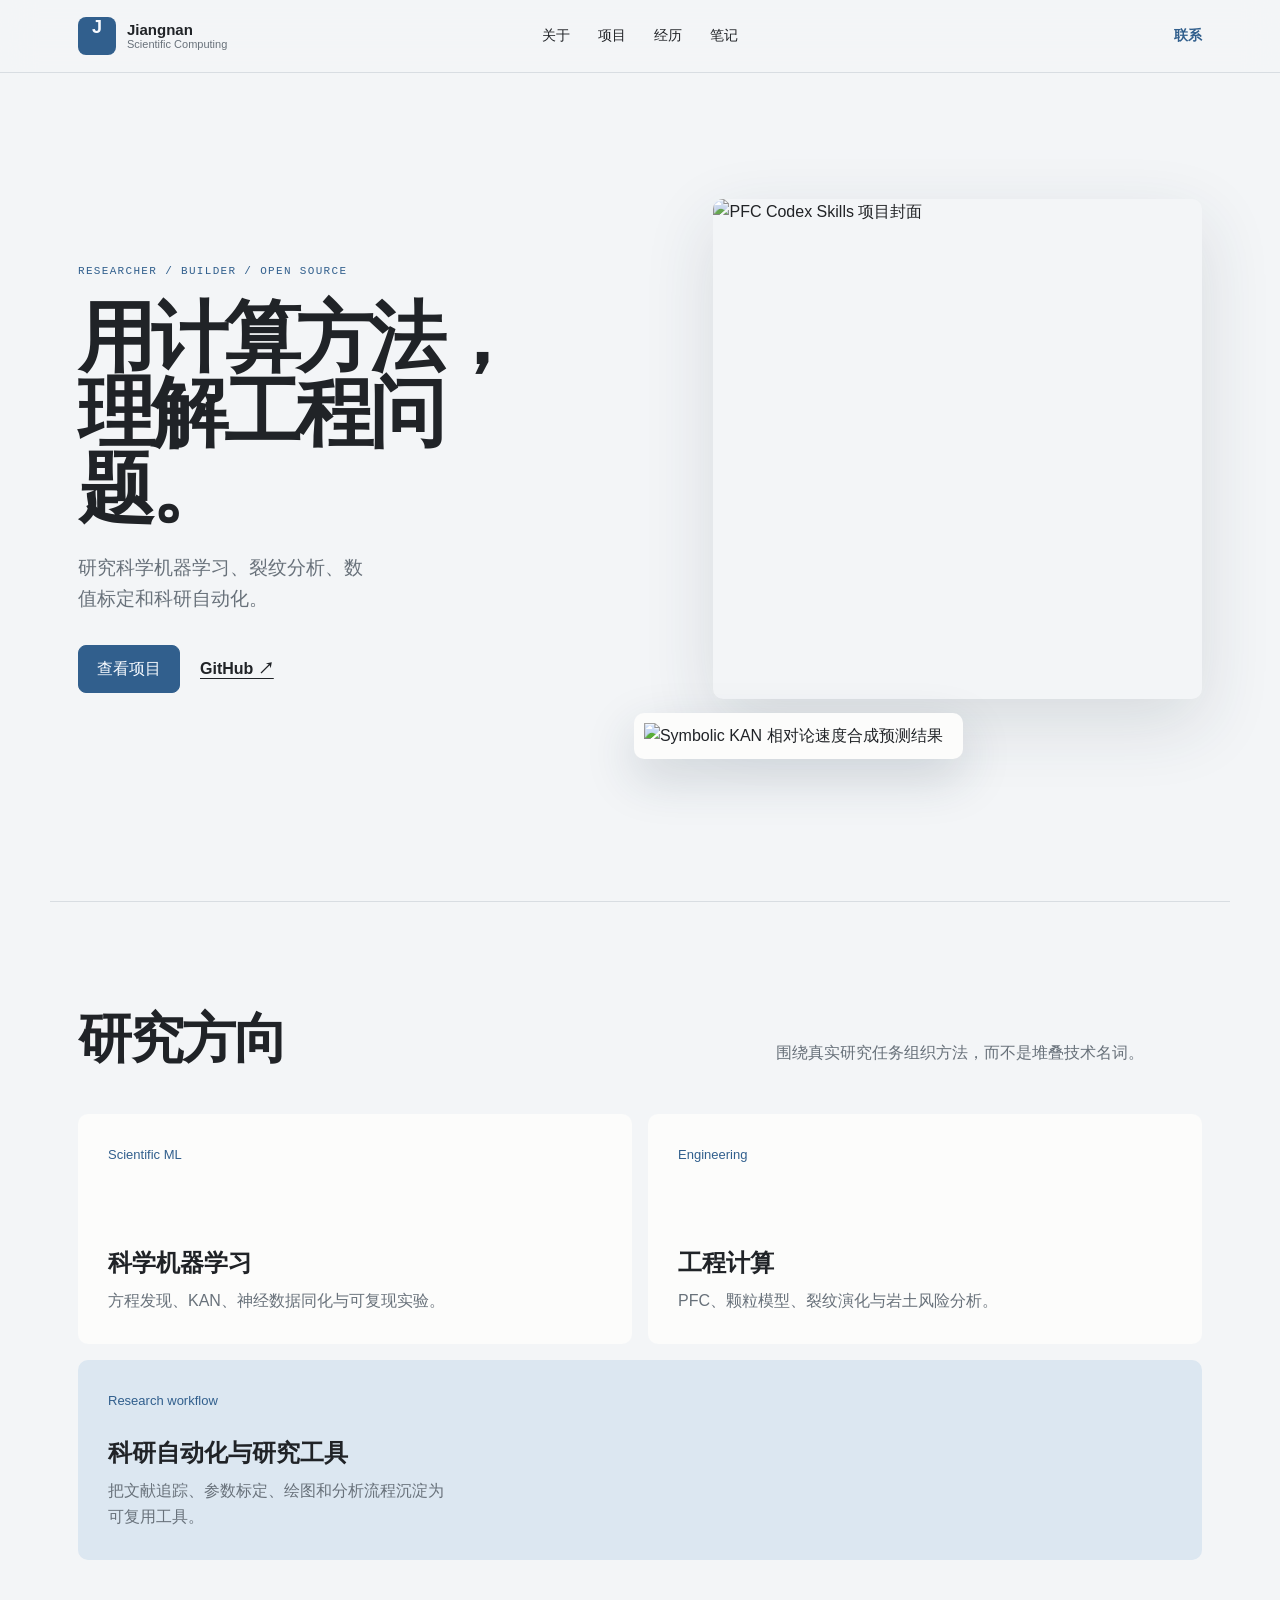
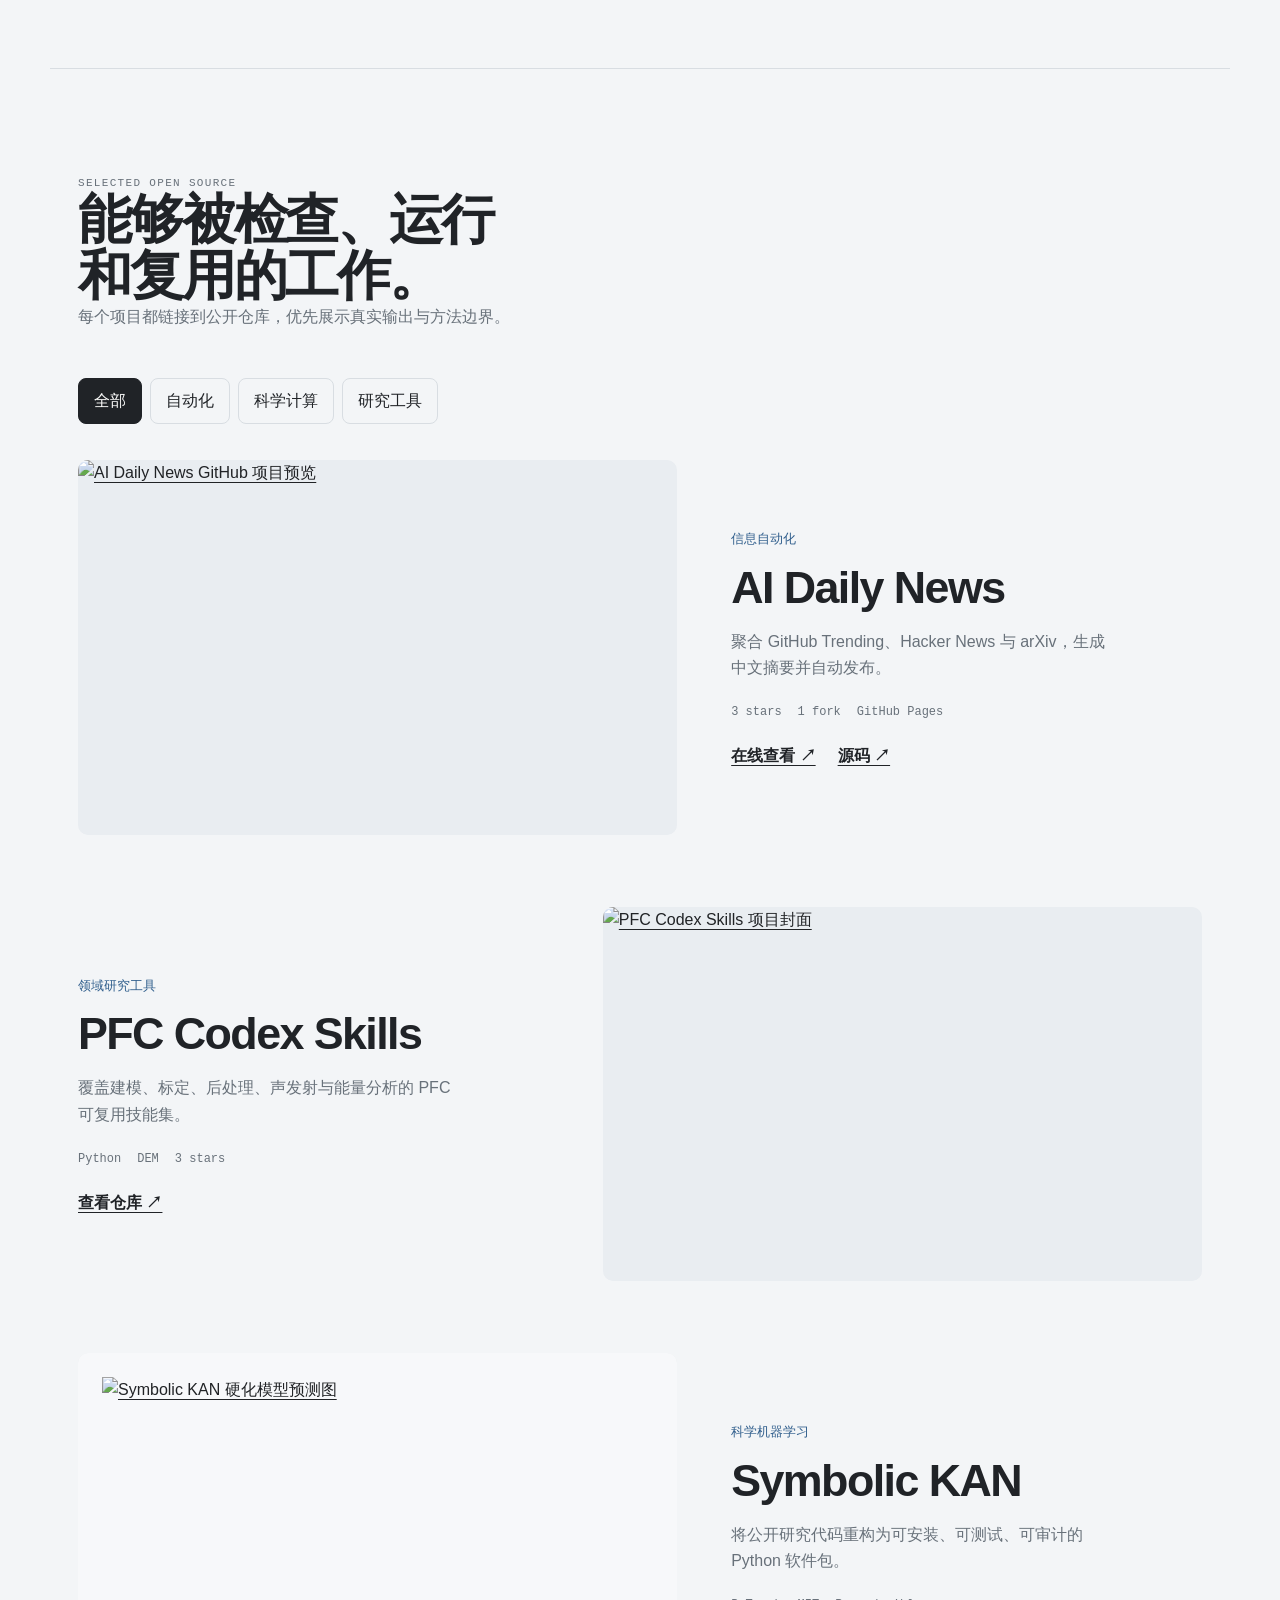
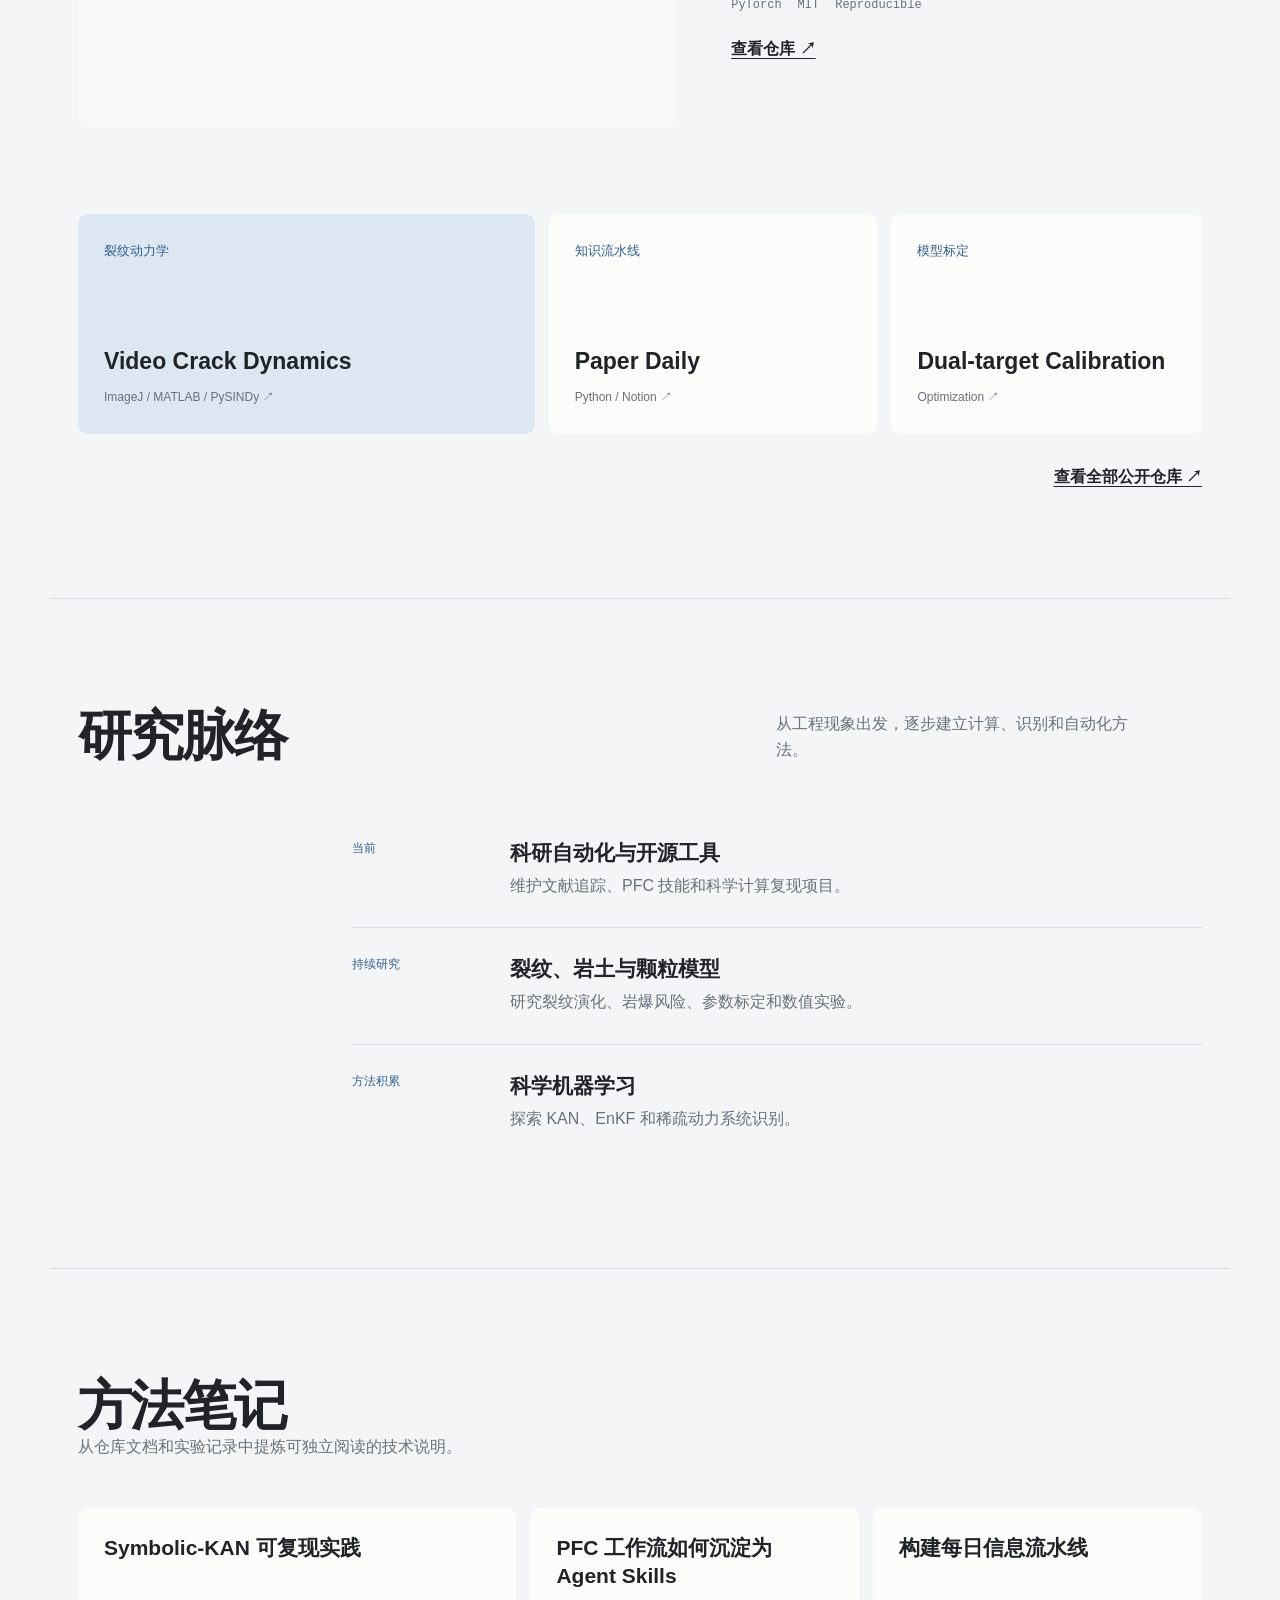
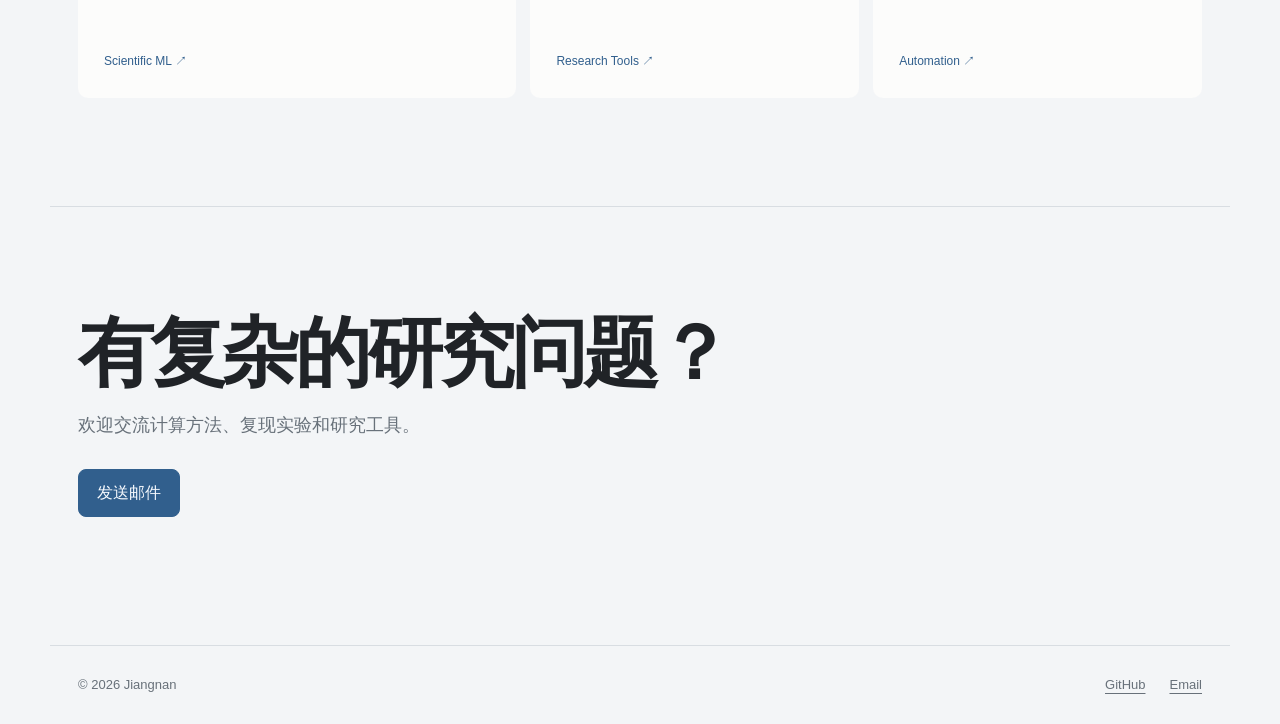
==== commit 99fdd9ff: "refactor: apply taste-skill redesign" ====
--- a/index.html
+++ b/index.html
@@ -1,16 +1,31 @@
 <!doctype html>
-<html lang="zh-CN"><head><meta charset="utf-8"><meta name="viewport" content="width=device-width,initial-scale=1"><meta name="description" content="Jiangnan 的科研计算、工程分析与开源项目。"><meta name="theme-color" content="#f5f3ee"><title>Jiangnan · Scientific Computing & Research Tools</title><link rel="stylesheet" href="styles.css"><script defer src="app.js"></script></head><body>
-<a class="skip" href="#content">跳到内容</a><main class="shell"><aside class="profile" aria-label="个人资料"><div class="profile-head"><div class="avatar" aria-hidden="true">J</div><div><h1>Jiangnan</h1><p>Scientific Computing<br>& Research Tools</p></div></div><button class="profile-toggle" type="button" aria-expanded="false">联系方式 <span>＋</span></button><div class="profile-more"><dl><div><dt>Email</dt><dd><a href="mailto:jiangnan030@gmail.com">jiangnan030@gmail.com</a></dd></div><div><dt>GitHub</dt><dd><a href="https://github.com/jiangnan030-del">@jiangnan030-del</a></dd></div><div><dt>Location</dt><dd>China · UTC+8</dd></div></dl><div class="status"><i></i>开放研究交流与项目合作</div></div></aside>
-<section class="content" id="content"><nav class="nav" aria-label="主要导航"><a href="#about">关于</a><a href="#work">项目</a><a href="#experience">经历</a><a href="#notes">笔记</a></nav>
-<header class="hero" id="about"><p class="label">RESEARCHER · BUILDER · OPEN SOURCE</p><h2>用计算方法与自动化工具，<br>研究复杂工程问题。</h2><p class="lead">我关注科学机器学习、岩土与裂纹分析、数值模型标定，以及面向科研工作的自动化工具。这里展示正在维护的开源项目和方法记录。</p><div class="hero-links"><a class="btn primary" href="#work">查看项目</a><a class="btn" href="https://github.com/jiangnan030-del">GitHub ↗</a></div></header>
-<section class="block focus"><div class="section-title"><p class="label">WHAT I WORK ON</p><h2>研究方向</h2></div><div class="focus-grid"><article><b>01</b><h3>科学机器学习</h3><p>方程发现、KAN、神经数据同化与可复现实验。</p></article><article><b>02</b><h3>工程计算</h3><p>PFC、颗粒模型、裂纹演化与岩土风险分析。</p></article><article><b>03</b><h3>科研自动化</h3><p>文献追踪、日报生成、知识归档与自动发布。</p></article><article><b>04</b><h3>研究工具</h3><p>把标定、绘图与分析流程沉淀为可复用技能。</p></article></div></section>
-<section class="block" id="work"><div class="section-title split"><div><p class="label">SELECTED OPEN SOURCE</p><h2>开源项目</h2></div><p>优先呈现能够说明问题、方法与产出的项目，而不是罗列技术关键词。</p></div><div class="filters" role="group" aria-label="项目筛选"><button class="active" data-filter="all">全部</button><button data-filter="automation">自动化</button><button data-filter="scientific">科学计算</button><button data-filter="tools">研究工具</button></div><div class="projects">
-<article class="project featured" data-category="automation"><div class="project-index">01 · FEATURED</div><div class="project-mark news">DAILY<br>BRIEF</div><div class="project-copy"><p class="label">信息自动化</p><h3>AI Daily News</h3><p>自动聚合 GitHub Trending、Hacker News 与 arXiv，生成中文前沿摘要并持续发布。</p><ul><li>3 stars</li><li>1 fork</li><li>GitHub Pages</li></ul><div><a href="https://jiangnan030-del.github.io/ai-daily-news/">在线查看 ↗</a><a href="https://github.com/jiangnan030-del/ai-daily-news">源码 ↗</a></div></div></article>
-<article class="project" data-category="tools"><div class="project-index">02</div><div class="project-mark pfc">PFC<br>SKILLS</div><div class="project-copy"><p class="label">领域工具</p><h3>PFC Codex Skills</h3><p>面向 PFC 建模、标定、后处理、声发射与能量分析的可复用技能集。</p><ul><li>Python</li><li>DEM</li><li>3 stars</li></ul><a href="https://github.com/jiangnan030-del/pfc-codex-skills">查看仓库 ↗</a></div></article>
-<article class="project" data-category="scientific"><div class="project-index">03</div><div class="project-mark kan">y =<br>Σ φ</div><div class="project-copy"><p class="label">科学机器学习</p><h3>Symbolic KAN</h3><p>面向方程发现的 Symbolic-KAN 可复现 Python 重构。</p><ul><li>PyTorch</li><li>KAN</li><li>MIT</li></ul><a href="https://github.com/jiangnan030-del/symbolic-kan-reproducible">查看仓库 ↗</a></div></article>
-<article class="project" data-category="scientific"><div class="project-index">04</div><div class="project-mark crack">////<br>VCD²</div><div class="project-copy"><p class="label">裂纹动力学</p><h3>Video Crack Dynamics</h3><p>连接 ImageJ、MATLAB 与 PySINDy，从视频中识别裂纹动力学规律。</p><ul><li>ImageJ</li><li>MATLAB</li><li>PySINDy</li></ul><a href="https://github.com/jiangnan030-del/VCD2">查看仓库 ↗</a></div></article>
-<article class="project" data-category="automation"><div class="project-index">05</div><div class="project-mark paper">PAPER<br>→ NOTE</div><div class="project-copy"><p class="label">知识流水线</p><h3>Paper Daily</h3><p>自动生成文献日报，并将论文精读与研究前沿归档到知识库。</p><ul><li>Python</li><li>Notion</li><li>Publishing</li></ul><a href="https://github.com/jiangnan030-del/paper-daily">查看仓库 ↗</a></div></article>
-<article class="project" data-category="tools"><div class="project-index">06</div><div class="project-mark calib">μ → E<br>c → σ</div><div class="project-copy"><p class="label">模型标定</p><h3>Dual-target Calibration</h3><p>面向颗粒与黏结数值模型的双目标微观参数标定方法。</p><ul><li>Python</li><li>Optimization</li><li>Calibration</li></ul><a href="https://github.com/jiangnan030-del/dual-target-calibration-skill">查看仓库 ↗</a></div></article></div><a class="all-link" href="https://github.com/jiangnan030-del?tab=repositories">查看全部公开仓库 ↗</a></section>
-<section class="block timeline" id="experience"><div class="section-title"><p class="label">RESEARCH & EXPERIENCE</p><h2>研究脉络</h2></div><div class="timeline-list"><article><time>2026 — 现在</time><div><h3>科研自动化与开源工具</h3><p>构建文献追踪、日报发布、PFC Agent 技能和科学计算复现项目。</p></div></article><article><time>持续研究</time><div><h3>裂纹、岩土与颗粒模型</h3><p>关注裂纹演化、岩爆风险、参数标定和数值实验的可复现分析。</p></div></article><article><time>方法积累</time><div><h3>科学机器学习</h3><p>探索 KAN、EnKF、稀疏动力系统识别与工程问题的结合。</p></div></article></div></section>
-<section class="block notes" id="notes"><div class="section-title split"><div><p class="label">FIELD NOTES</p><h2>方法笔记</h2></div><p>后续将从仓库 README 与实验记录中整理可独立阅读的技术笔记。</p></div><div class="note-list"><a href="https://github.com/jiangnan030-del/symbolic-kan-reproducible"><span>01</span><b>Symbolic-KAN 可复现实践</b><i>Scientific ML ↗</i></a><a href="https://github.com/jiangnan030-del/pfc-codex-skills"><span>02</span><b>PFC 工作流如何沉淀为 Agent Skills</b><i>Research Tools ↗</i></a><a href="https://github.com/jiangnan030-del/ai-daily-news"><span>03</span><b>构建每日 AI 信息流水线</b><i>Automation ↗</i></a></div></section>
-<section class="contact block"><p class="label">CONTACT</p><h2>如果你也在处理复杂的研究问题，欢迎交流。</h2><a href="mailto:jiangnan030@gmail.com">jiangnan030@gmail.com ↗</a></section><footer>© 2026 Jiangnan · Built as a static, accessible website.</footer></section></main><nav class="mobile-nav" aria-label="移动导航"><a href="#about">关于</a><a href="#work">项目</a><a href="#experience">经历</a><a href="#notes">笔记</a></nav></body></html>+<html lang="zh-CN">
+<head>
+<meta charset="utf-8"><meta name="viewport" content="width=device-width,initial-scale=1">
+<meta name="description" content="Jiangnan 的科学计算、工程分析与开源研究工具。">
+<meta name="theme-color" content="#f3f5f7">
+<meta property="og:title" content="Jiangnan | Scientific Computing & Research Tools">
+<meta property="og:description" content="科学机器学习、工程计算与科研自动化项目。">
+<title>Jiangnan | Scientific Computing & Research Tools</title>
+<link rel="icon" href="data:image/svg+xml,<svg xmlns=%22http://www.w3.org/2000/svg%22 viewBox=%220 0 100 100%22><rect width=%22100%22 height=%22100%22 rx=%2218%22 fill=%22%23315f8d%22/><text x=%2250%22 y=%2268%22 text-anchor=%22middle%22 font-size=%2260%22 fill=%22white%22 font-family=%22Arial%22>J</text></svg>">
+<link rel="stylesheet" href="styles.css"><script defer src="app.js"></script>
+</head>
+<body>
+<a class="skip" href="#content">跳到主要内容</a>
+<header class="site-header"><div class="nav-inner"><a class="brand" href="#about"><span class="brand-mark" aria-hidden="true">J</span><span><b>Jiangnan</b><small>Scientific Computing</small></span></a><nav aria-label="主要导航"><a href="#about">关于</a><a href="#work">项目</a><a href="#experience">经历</a><a href="#notes">笔记</a></nav><a class="contact-link" href="mailto:jiangnan030@gmail.com">联系</a></div></header>
+<main id="content">
+<section class="hero section" id="about"><div class="hero-copy"><p class="eyebrow">RESEARCHER / BUILDER / OPEN SOURCE</p><h1>用计算方法，<br>理解工程问题。</h1><p class="hero-text">研究科学机器学习、裂纹分析、数值标定和科研自动化。</p><div class="actions"><a class="button primary" href="#work">查看项目</a><a class="text-action" href="https://github.com/jiangnan030-del">GitHub ↗</a></div></div><div class="hero-visual" aria-label="代表项目图像"><img class="hero-main" src="https://raw.githubusercontent.com/jiangnan030-del/pfc-codex-skills/main/docs/assets/pfc-codex-skills-cover.webp" alt="PFC Codex Skills 项目封面"><img class="hero-detail" src="https://raw.githubusercontent.com/jiangnan030-del/symbolic-kan-reproducible/main/outputs/relativity-addition/prediction_hardened.png" alt="Symbolic KAN 相对论速度合成预测结果"></div></section>
+<section class="directions section"><div class="section-heading"><h2>研究方向</h2><p>围绕真实研究任务组织方法，而不是堆叠技术名词。</p></div><div class="direction-grid"><article><span>Scientific ML</span><h3>科学机器学习</h3><p>方程发现、KAN、神经数据同化与可复现实验。</p></article><article><span>Engineering</span><h3>工程计算</h3><p>PFC、颗粒模型、裂纹演化与岩土风险分析。</p></article><article class="wide"><span>Research workflow</span><h3>科研自动化与研究工具</h3><p>把文献追踪、参数标定、绘图和分析流程沉淀为可复用工具。</p></article></div></section>
+<section class="work section" id="work"><div class="section-heading vertical"><p class="eyebrow">SELECTED OPEN SOURCE</p><h2>能够被检查、运行和复用的工作。</h2><p>每个项目都链接到公开仓库，优先展示真实输出与方法边界。</p></div><div class="filters" role="group" aria-label="筛选项目"><button class="active" data-filter="all" aria-pressed="true">全部</button><button data-filter="automation" aria-pressed="false">自动化</button><button data-filter="scientific" aria-pressed="false">科学计算</button><button data-filter="tools" aria-pressed="false">研究工具</button></div>
+<div class="featured-projects">
+<article class="case" data-category="automation"><a class="case-media" href="https://jiangnan030-del.github.io/ai-daily-news/"><img src="https://opengraph.githubassets.com/personal-atlas/jiangnan030-del/ai-daily-news" alt="AI Daily News GitHub 项目预览"></a><div class="case-copy"><span>信息自动化</span><h3>AI Daily News</h3><p>聚合 GitHub Trending、Hacker News 与 arXiv，生成中文摘要并自动发布。</p><div class="facts"><b>3 stars</b><b>1 fork</b><b>GitHub Pages</b></div><div class="case-links"><a href="https://jiangnan030-del.github.io/ai-daily-news/">在线查看 ↗</a><a href="https://github.com/jiangnan030-del/ai-daily-news">源码 ↗</a></div></div></article>
+<article class="case reverse" data-category="tools"><a class="case-media" href="https://github.com/jiangnan030-del/pfc-codex-skills"><img src="https://raw.githubusercontent.com/jiangnan030-del/pfc-codex-skills/main/docs/assets/pfc-codex-skills-cover.webp" alt="PFC Codex Skills 项目封面"></a><div class="case-copy"><span>领域研究工具</span><h3>PFC Codex Skills</h3><p>覆盖建模、标定、后处理、声发射与能量分析的 PFC 可复用技能集。</p><div class="facts"><b>Python</b><b>DEM</b><b>3 stars</b></div><div class="case-links"><a href="https://github.com/jiangnan030-del/pfc-codex-skills">查看仓库 ↗</a></div></div></article>
+<article class="case" data-category="scientific"><a class="case-media plot" href="https://github.com/jiangnan030-del/symbolic-kan-reproducible"><img src="https://raw.githubusercontent.com/jiangnan030-del/symbolic-kan-reproducible/main/outputs/relativity-addition/prediction_hardened.png" alt="Symbolic KAN 硬化模型预测图"></a><div class="case-copy"><span>科学机器学习</span><h3>Symbolic KAN</h3><p>将公开研究代码重构为可安装、可测试、可审计的 Python 软件包。</p><div class="facts"><b>PyTorch</b><b>MIT</b><b>Reproducible</b></div><div class="case-links"><a href="https://github.com/jiangnan030-del/symbolic-kan-reproducible">查看仓库 ↗</a></div></div></article>
+</div>
+<div class="more-projects"><a data-category="scientific" href="https://github.com/jiangnan030-del/VCD2"><span>裂纹动力学</span><b>Video Crack Dynamics</b><i>ImageJ / MATLAB / PySINDy ↗</i></a><a data-category="automation" href="https://github.com/jiangnan030-del/paper-daily"><span>知识流水线</span><b>Paper Daily</b><i>Python / Notion ↗</i></a><a data-category="tools" href="https://github.com/jiangnan030-del/dual-target-calibration-skill"><span>模型标定</span><b>Dual-target Calibration</b><i>Optimization ↗</i></a></div><a class="all-projects" href="https://github.com/jiangnan030-del?tab=repositories">查看全部公开仓库 ↗</a></section>
+<section class="experience section" id="experience"><div class="section-heading"><h2>研究脉络</h2><p>从工程现象出发，逐步建立计算、识别和自动化方法。</p></div><div class="timeline"><article><time>当前</time><div><h3>科研自动化与开源工具</h3><p>维护文献追踪、PFC 技能和科学计算复现项目。</p></div></article><article><time>持续研究</time><div><h3>裂纹、岩土与颗粒模型</h3><p>研究裂纹演化、岩爆风险、参数标定和数值实验。</p></div></article><article><time>方法积累</time><div><h3>科学机器学习</h3><p>探索 KAN、EnKF 和稀疏动力系统识别。</p></div></article></div></section>
+<section class="notes section" id="notes"><div class="section-heading vertical"><h2>方法笔记</h2><p>从仓库文档和实验记录中提炼可独立阅读的技术说明。</p></div><div class="note-grid"><a href="https://github.com/jiangnan030-del/symbolic-kan-reproducible"><b>Symbolic-KAN 可复现实践</b><span>Scientific ML ↗</span></a><a href="https://github.com/jiangnan030-del/pfc-codex-skills"><b>PFC 工作流如何沉淀为 Agent Skills</b><span>Research Tools ↗</span></a><a href="https://github.com/jiangnan030-del/ai-daily-news"><b>构建每日信息流水线</b><span>Automation ↗</span></a></div></section>
+<section class="contact section"><h2>有复杂的研究问题？</h2><p>欢迎交流计算方法、复现实验和研究工具。</p><a class="button primary" href="mailto:jiangnan030@gmail.com">发送邮件</a></section>
+</main>
+<footer><span>© 2026 Jiangnan</span><a href="https://github.com/jiangnan030-del">GitHub</a><a href="mailto:jiangnan030@gmail.com">Email</a></footer>
+</body></html>
--- a/styles.css
+++ b/styles.css
@@ -1 +1 @@
-:root{--paper:#f5f3ee;--card:#fbfaf7;--ink:#222320;--muted:#6f716b;--line:#d8d6cf;--blue:#245b91;--orange:#b85435;--green:#3f715b;--max:1200px}*{box-sizing:border-box}html{scroll-behavior:smooth}body{margin:0;background:var(--paper);color:var(--ink);font:16px/1.6 Arial,"Noto Sans SC",sans-serif}a{color:inherit;text-underline-offset:4px}button{font:inherit;color:inherit}.skip{position:fixed;top:-80px;left:16px;background:var(--ink);color:#fff;padding:10px 14px;z-index:99}.skip:focus{top:16px}.shell{max-width:var(--max);margin:0 auto;padding:48px 28px 64px;display:grid;grid-template-columns:270px 1fr;gap:28px}.profile{position:sticky;top:32px;align-self:start;border:1px solid var(--line);background:var(--card);padding:28px;border-radius:12px}.profile-head{text-align:center}.avatar{width:128px;height:128px;margin:0 auto 22px;background:#e7e2d8;border:1px solid var(--line);border-radius:10px;display:grid;place-items:center;font:700 64px Georgia,serif;color:var(--blue)}.profile h1{font:600 29px/1.15 Georgia,serif;margin:0 0 9px}.profile-head p{margin:0;color:var(--muted);font-size:14px}.profile-toggle{display:none}.profile-more{margin-top:28px;padding-top:24px;border-top:1px solid var(--line)}dl{margin:0}dl>div{margin-bottom:18px}dt,.label{font:11px/1.2 Consolas,monospace;letter-spacing:.11em;text-transform:uppercase;color:var(--muted)}dd{margin:4px 0 0;font-size:14px;overflow-wrap:anywhere}.status{border-top:1px solid var(--line);padding-top:18px;color:var(--muted);font-size:13px}.status i{display:inline-block;width:8px;height:8px;background:#4d9b70;border-radius:50%;margin-right:8px}.content{min-width:0;border:1px solid var(--line);background:var(--card);border-radius:12px;overflow:hidden}.nav{height:68px;padding:0 34px;display:flex;justify-content:flex-end;align-items:center;gap:28px;border-bottom:1px solid var(--line);position:sticky;top:0;background:rgba(251,250,247,.94);backdrop-filter:blur(8px);z-index:5}.nav a{text-decoration:none;font-size:14px}.nav a:hover{color:var(--blue)}.hero{padding:76px 56px 82px}.hero h2{font:600 clamp(42px,5vw,68px)/1.08 Georgia,"Noto Serif SC",serif;letter-spacing:-.035em;margin:18px 0 28px}.lead{font-size:19px;color:var(--muted);max-width:700px;margin:0 0 30px}.hero-links{display:flex;gap:10px}.btn{display:inline-flex;min-height:46px;align-items:center;padding:10px 17px;border:1px solid var(--ink);border-radius:7px;text-decoration:none}.btn.primary{background:var(--ink);color:#fff}.block{padding:68px 56px;border-top:1px solid var(--line)}.section-title{margin-bottom:30px}.section-title h2{font:600 38px/1.15 Georgia,"Noto Serif SC",serif;margin:10px 0 0}.section-title.split{display:flex;justify-content:space-between;align-items:end;gap:30px}.section-title.split>p{max-width:390px;color:var(--muted);margin:0}.focus-grid{display:grid;grid-template-columns:1fr 1fr;border:1px solid var(--line);border-radius:10px;overflow:hidden}.focus-grid article{padding:26px;min-height:180px;border-right:1px solid var(--line);border-bottom:1px solid var(--line)}.focus-grid article:nth-child(2n){border-right:0}.focus-grid article:nth-last-child(-n+2){border-bottom:0}.focus-grid b{font:12px Consolas,monospace;color:var(--orange)}.focus-grid h3{margin:18px 0 8px;font-size:19px}.focus-grid p{color:var(--muted);margin:0}.filters{display:flex;gap:8px;margin-bottom:22px;flex-wrap:wrap}.filters button{min-height:42px;padding:8px 14px;background:transparent;border:1px solid var(--line);border-radius:6px;cursor:pointer}.filters button.active{background:var(--ink);border-color:var(--ink);color:#fff}.projects{display:grid;grid-template-columns:1fr 1fr;gap:14px}.project{border:1px solid var(--line);border-radius:10px;background:#fff;overflow:hidden;display:grid;grid-template-columns:42% 58%;min-height:300px}.project.hidden{display:none}.project.featured{grid-column:1/-1;grid-template-columns:44% 56%;min-height:350px}.project-index{position:absolute;margin:16px;font:11px Consolas,monospace;color:rgba(34,35,32,.55);z-index:1}.project-mark{display:flex;align-items:center;justify-content:center;padding:34px;font:700 30px/1.05 Consolas,monospace;letter-spacing:-.05em;background:#e9edf0;color:#26475e}.project-mark.news{font-size:40px;background:#e8e2d8;color:#6b4a36}.project-mark.pfc{background:#e3ebe7;color:#315d49}.project-mark.kan{background:#e7e5ef;color:#4b4670}.project-mark.crack{background:#eee5e2;color:#784633}.project-mark.paper{background:#ece9df;color:#695f39}.project-mark.calib{background:#e2e9ed;color:#395a6d}.project-copy{padding:28px;display:flex;flex-direction:column;align-items:flex-start}.project-copy h3{font:600 25px/1.2 Georgia,serif;margin:10px 0 12px}.project-copy>p:not(.label){color:var(--muted);margin:0}.project-copy ul{list-style:none;padding:0;margin:auto 0 20px;display:flex;gap:7px;flex-wrap:wrap}.project-copy li{border:1px solid var(--line);padding:4px 8px;border-radius:5px;font-size:12px}.project-copy>div{display:flex;gap:18px}.project-copy a{font-size:14px;margin-right:14px}.all-link{display:block;width:max-content;margin:28px auto 0}.timeline-list{border-top:1px solid var(--line)}.timeline-list article{display:grid;grid-template-columns:160px 1fr;gap:24px;padding:26px 0;border-bottom:1px solid var(--line)}.timeline time{font:12px Consolas,monospace;color:var(--blue)}.timeline h3{margin:0 0 7px;font-size:19px}.timeline p{margin:0;color:var(--muted)}.note-list{border-top:1px solid var(--line)}.note-list a{display:grid;grid-template-columns:45px 1fr auto;gap:14px;padding:22px 0;border-bottom:1px solid var(--line);text-decoration:none;align-items:center}.note-list span{font:12px Consolas,monospace;color:var(--muted)}.note-list i{font-style:normal;color:var(--muted);font-size:13px}.contact{background:#ebe7dd}.contact h2{font:600 36px/1.2 Georgia,"Noto Serif SC",serif;max-width:650px;margin:14px 0 24px}.contact>a{font-size:18px}footer{padding:24px 56px;color:var(--muted);font-size:12px;border-top:1px solid var(--line)}.mobile-nav{display:none}:focus-visible{outline:2px solid var(--blue);outline-offset:3px}@media(prefers-reduced-motion:reduce){html{scroll-behavior:auto}*{transition:none!important}}@media(max-width:900px){.shell{display:block;padding:24px 20px 90px}.profile{position:relative;top:auto;margin-bottom:18px;padding:20px}.profile-head{display:flex;align-items:center;text-align:left;gap:18px}.avatar{width:78px;height:78px;margin:0;font-size:40px}.profile h1{font-size:24px}.profile-toggle{position:absolute;display:block;right:14px;top:14px;border:0;background:transparent;cursor:pointer;font-size:13px}.profile-more{display:none}.profile.open .profile-more{display:block}.nav{display:none}.mobile-nav{position:fixed;display:flex;bottom:0;left:0;right:0;z-index:10;background:rgba(251,250,247,.96);border-top:1px solid var(--line);justify-content:space-around;padding-bottom:env(safe-area-inset-bottom)}.mobile-nav a{min-height:58px;display:grid;place-items:center;text-decoration:none;font-size:13px}.content{border-radius:10px}.hero,.block{padding:58px 28px}.hero h2{font-size:clamp(39px,9vw,58px)}.section-title.split{display:block}.section-title.split>p{margin-top:16px}.project,.project.featured{grid-column:auto;grid-template-columns:1fr;min-height:0}.projects{grid-template-columns:1fr 1fr}.project-mark{min-height:180px}.timeline-list article{grid-template-columns:120px 1fr}footer{padding:24px 28px}}@media(max-width:620px){.shell{padding:12px 12px 82px}.profile-head p{font-size:12px}.hero,.block{padding:48px 22px}.hero h2{font-size:40px}.lead{font-size:17px}.projects{grid-template-columns:1fr}.project-mark{min-height:170px}.focus-grid{grid-template-columns:1fr}.focus-grid article{border-right:0}.focus-grid article:nth-last-child(2){border-bottom:1px solid var(--line)}.timeline-list article{grid-template-columns:1fr;gap:8px}.note-list a{grid-template-columns:32px 1fr}.note-list i{display:none}.contact h2{font-size:30px}.profile-toggle{font-size:0}.profile-toggle span{font-size:22px}}+:root{--canvas:#f3f5f7;--surface:#fcfcfb;--surface2:#e9edf1;--ink:#202327;--muted:#68717a;--line:#d8dde2;--accent:#315f8d;--soft:#dce7f1;--r:10px;--max:1180px}*{box-sizing:border-box}html{scroll-behavior:smooth}body{margin:0;background:var(--canvas);color:var(--ink);font:16px/1.65 Arial,"Noto Sans SC",sans-serif}a{color:inherit;text-underline-offset:4px}button{font:inherit;color:inherit}.skip{position:fixed;top:-80px;left:16px;background:var(--ink);color:var(--surface);padding:10px 14px;z-index:30}.skip:focus{top:16px}.site-header{position:sticky;top:0;z-index:20;background:color-mix(in srgb,var(--canvas) 92%,transparent);backdrop-filter:blur(16px);border-bottom:1px solid var(--line)}.nav-inner{max-width:var(--max);height:72px;margin:auto;padding:0 28px;display:grid;grid-template-columns:1fr auto 1fr;align-items:center}.brand{display:flex;align-items:center;gap:11px;text-decoration:none;width:max-content}.brand-mark{width:38px;height:38px;display:grid;place-items:center;border-radius:8px;background:var(--accent);color:#f8fbff;font:600 18px "Trebuchet MS",sans-serif;transition:transform .2s}.brand:hover .brand-mark{transform:translateY(-1px)}.brand span{display:flex;flex-direction:column;line-height:1.2}.brand b{font:600 15px "Trebuchet MS",Arial,sans-serif}.brand small{font-size:11px;color:var(--muted)}nav{display:flex;gap:28px}nav a,.contact-link{font-size:14px;text-decoration:none}.contact-link{justify-self:end;color:var(--accent);font-weight:600}.section{max-width:var(--max);margin:auto;padding:108px 28px}.hero{min-height:calc(100dvh - 72px);display:grid;grid-template-columns:.92fr 1.08fr;gap:72px;align-items:center;padding-top:72px;padding-bottom:88px}.eyebrow{margin:0 0 22px;font:11px/1.2 Consolas,monospace;letter-spacing:.12em;color:var(--accent)}h1,h2,h3,p{margin-top:0}.hero h1{font:600 clamp(52px,6vw,82px)/.98 "Trebuchet MS","Noto Sans SC",Arial,sans-serif;letter-spacing:-.055em;text-wrap:balance;margin-bottom:26px}.hero-text{font-size:19px;max-width:28ch;color:var(--muted);margin-bottom:30px}.actions,.facts,.case-links{display:flex;align-items:center;gap:20px}.button{min-height:46px;display:inline-flex;align-items:center;padding:10px 18px;border-radius:8px;text-decoration:none;white-space:nowrap;border:1px solid var(--accent);transition:transform .2s}.button.primary{background:var(--accent);color:#f8fbff}.button:hover{transform:translateY(-2px)}.button:active{transform:scale(.98)}.text-action,.case-links a,.all-projects{font-weight:600}.hero-visual{position:relative;min-height:560px}.hero-main{width:86%;height:500px;object-fit:cover;display:block;margin-left:auto;border-radius:var(--r);filter:saturate(.75);box-shadow:0 24px 70px rgba(33,56,79,.14)}.hero-detail{position:absolute;left:0;bottom:0;width:58%;background:var(--surface);padding:10px;border-radius:var(--r);box-shadow:0 18px 50px rgba(33,56,79,.18)}.section-heading{display:grid;grid-template-columns:minmax(0,1.2fr) minmax(240px,.8fr);gap:60px;align-items:end;margin-bottom:48px}.section-heading.vertical{display:block}.section-heading.vertical>p:not(.eyebrow){max-width:58ch}.section-heading h2,.work .section-heading h2{font:600 clamp(36px,4.2vw,58px)/1.05 "Trebuchet MS","Noto Sans SC",Arial,sans-serif;letter-spacing:-.04em;margin:0;text-wrap:balance}.section-heading>p,.case-copy p,.direction-grid p,.timeline p,.contact p{color:var(--muted)}.section-heading>p{margin:0;max-width:42ch}.directions,.work,.experience,.notes,.contact{border-top:1px solid var(--line)}.direction-grid{display:grid;grid-template-columns:1fr 1fr;gap:16px}.direction-grid article{min-height:230px;padding:30px;background:var(--surface);border-radius:var(--r);display:flex;flex-direction:column;align-items:flex-start}.direction-grid article.wide{grid-column:1/-1;min-height:200px;background:var(--soft)}.direction-grid span,.case-copy>span,.more-projects span,.note-grid span{font-size:13px;color:var(--accent)}.direction-grid h3{font:600 24px/1.2 "Trebuchet MS","Noto Sans SC",sans-serif;margin:auto 0 10px}.direction-grid p{max-width:38ch;margin:0}.work .section-heading{max-width:760px}.filters{display:flex;gap:8px;flex-wrap:wrap;margin:36px 0}.filters button{min-height:44px;padding:9px 15px;border:1px solid var(--line);border-radius:8px;background:transparent;cursor:pointer}.filters button.active{background:var(--ink);color:var(--surface);border-color:var(--ink)}.featured-projects{display:grid;gap:72px}.case{display:grid;grid-template-columns:1.12fr .88fr;gap:54px;align-items:center}.case.reverse{grid-template-columns:.88fr 1.12fr}.case.reverse .case-media{order:2}.case-media{display:block;border-radius:var(--r);overflow:hidden;background:var(--surface2)}.case-media img{width:100%;aspect-ratio:16/10;display:block;object-fit:cover;transition:transform .45s,filter .3s;filter:saturate(.78)}.case-media:hover img{transform:scale(1.025);filter:saturate(1)}.case-media.plot img{object-fit:contain;padding:24px;background:#f7f8fa}.case-copy h3{font:600 clamp(30px,3.5vw,46px)/1.05 "Trebuchet MS","Noto Sans SC",sans-serif;letter-spacing:-.035em;margin:12px 0 18px}.case-copy p{max-width:42ch}.facts{gap:16px;flex-wrap:wrap;margin:24px 0}.facts b{font:12px Consolas,monospace;color:var(--muted)}.case-links{gap:22px}.more-projects{margin-top:86px;display:grid;grid-template-columns:1.25fr .9fr .85fr;gap:14px}.more-projects a,.note-grid a{padding:26px;border-radius:var(--r);background:var(--surface);text-decoration:none;display:flex;flex-direction:column;transition:transform .25s}.more-projects a{min-height:220px}.more-projects a:first-child{background:var(--soft)}.more-projects a:hover,.note-grid a:hover{transform:translateY(-4px)}.more-projects b{font:600 23px/1.2 "Trebuchet MS",sans-serif;margin:auto 0 12px}.more-projects i{font-size:12px;color:var(--muted);font-style:normal}.all-projects{display:block;width:max-content;margin:30px 0 0 auto}.timeline{max-width:850px;margin-left:auto}.timeline article{display:grid;grid-template-columns:130px 1fr;gap:28px;padding:28px 0;border-bottom:1px solid var(--line)}.timeline article:last-child{border-bottom:0}.timeline time{font:12px Consolas,monospace;color:var(--accent)}.timeline h3{font:600 21px/1.2 "Trebuchet MS","Noto Sans SC",sans-serif;margin:0 0 8px}.timeline p{margin:0}.note-grid{display:grid;grid-template-columns:1.2fr .9fr .9fr;gap:14px}.note-grid a{min-height:190px;justify-content:space-between}.note-grid b{font:600 21px/1.3 "Trebuchet MS","Noto Sans SC",sans-serif}.note-grid span{font-size:12px}.contact{padding-bottom:128px}.contact h2{font:600 clamp(42px,6vw,76px)/1 "Trebuchet MS","Noto Sans SC",sans-serif;letter-spacing:-.05em;margin-bottom:20px}.contact p{font-size:18px;margin-bottom:28px}footer{max-width:var(--max);margin:auto;padding:28px;display:flex;gap:24px;border-top:1px solid var(--line);font-size:13px;color:var(--muted)}footer span{margin-right:auto}.hidden{display:none!important}:focus-visible{outline:2px solid var(--accent);outline-offset:4px}@media(prefers-color-scheme:dark){:root{--canvas:#171a1d;--surface:#202428;--surface2:#272c31;--ink:#eef1f4;--muted:#a7afb7;--line:#343b42;--accent:#78a7d5;--soft:#243646}.hero-main,.hero-detail{box-shadow:none}.case-media.plot img{background:#eef1f4}.button.primary{color:#101820}.filters button.active{color:#171a1d}}@media(prefers-reduced-motion:reduce){html{scroll-behavior:auto}.button,.case-media img,.more-projects a,.note-grid a{transition:none}}@media(max-width:820px){.nav-inner{grid-template-columns:1fr auto;height:auto;min-height:68px;padding:10px 20px}.brand small,.contact-link{display:none}nav{gap:18px}.hero{grid-template-columns:1fr;min-height:auto;gap:48px;padding-top:64px}.hero h1{font-size:clamp(48px,11vw,68px)}.hero-text{font-size:18px}.hero-visual{min-height:440px}.hero-main{height:390px}.section{padding:84px 24px}.section-heading{grid-template-columns:1fr;gap:16px}.case,.case.reverse{grid-template-columns:1fr;gap:30px}.case.reverse .case-media{order:0}.more-projects,.note-grid{grid-template-columns:1fr 1fr}.more-projects a:first-child,.note-grid a:first-child{grid-column:1/-1}.timeline{margin-left:0}}@media(max-width:540px){.nav-inner{display:block;padding:10px 16px}.brand{margin-bottom:10px}.brand-mark{width:34px;height:34px}.brand span{display:block}.brand small{display:none}nav{justify-content:space-between;border-top:1px solid var(--line);padding-top:9px}nav a{font-size:13px}.section{padding:70px 18px}.hero{padding-top:54px}.hero h1{font-size:46px}.hero-visual{min-height:330px}.hero-main{width:92%;height:290px}.hero-detail{width:62%;padding:6px}.direction-grid{grid-template-columns:1fr}.direction-grid article.wide{grid-column:auto}.direction-grid article{min-height:190px}.featured-projects{gap:58px}.case-copy h3{font-size:34px}.more-projects,.note-grid{grid-template-columns:1fr}.more-projects a:first-child,.note-grid a:first-child{grid-column:auto}.timeline article{grid-template-columns:1fr;gap:8px}.contact h2{font-size:48px}footer{flex-wrap:wrap}footer span{width:100%;margin:0}}
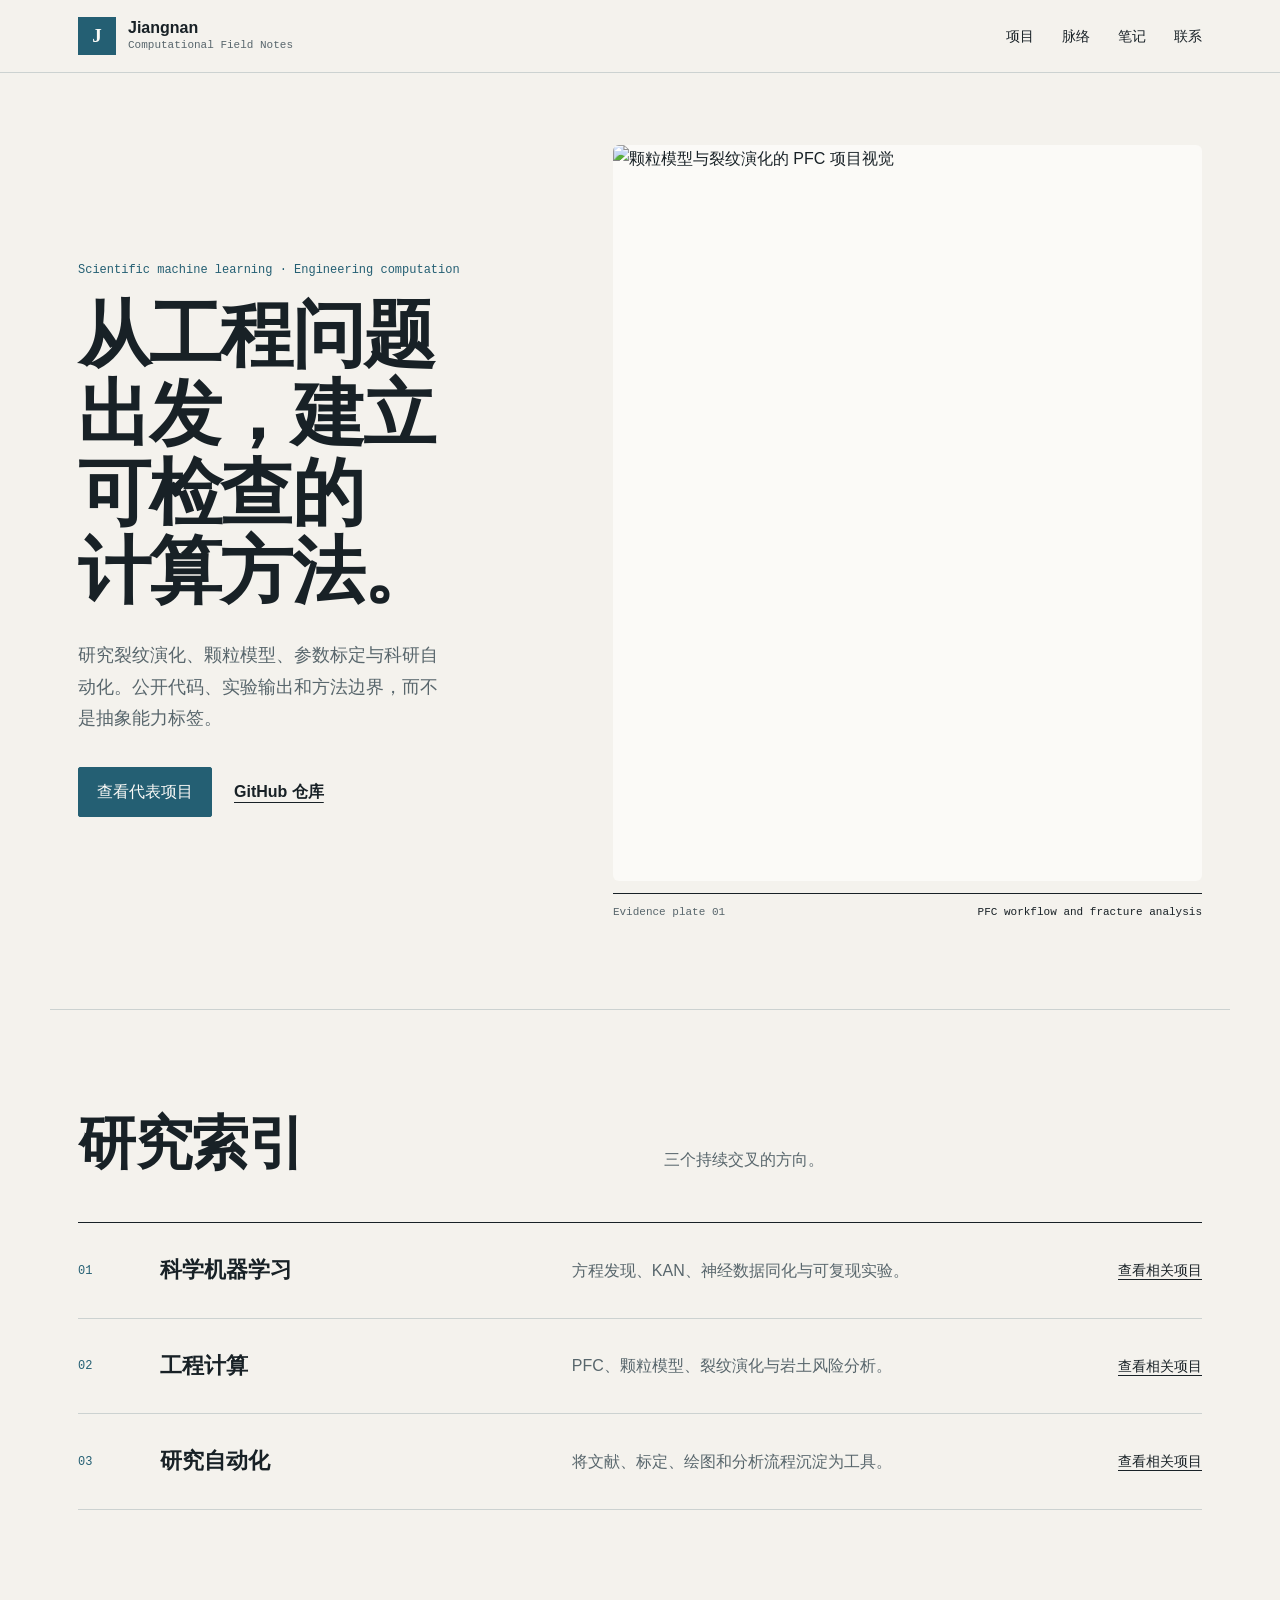
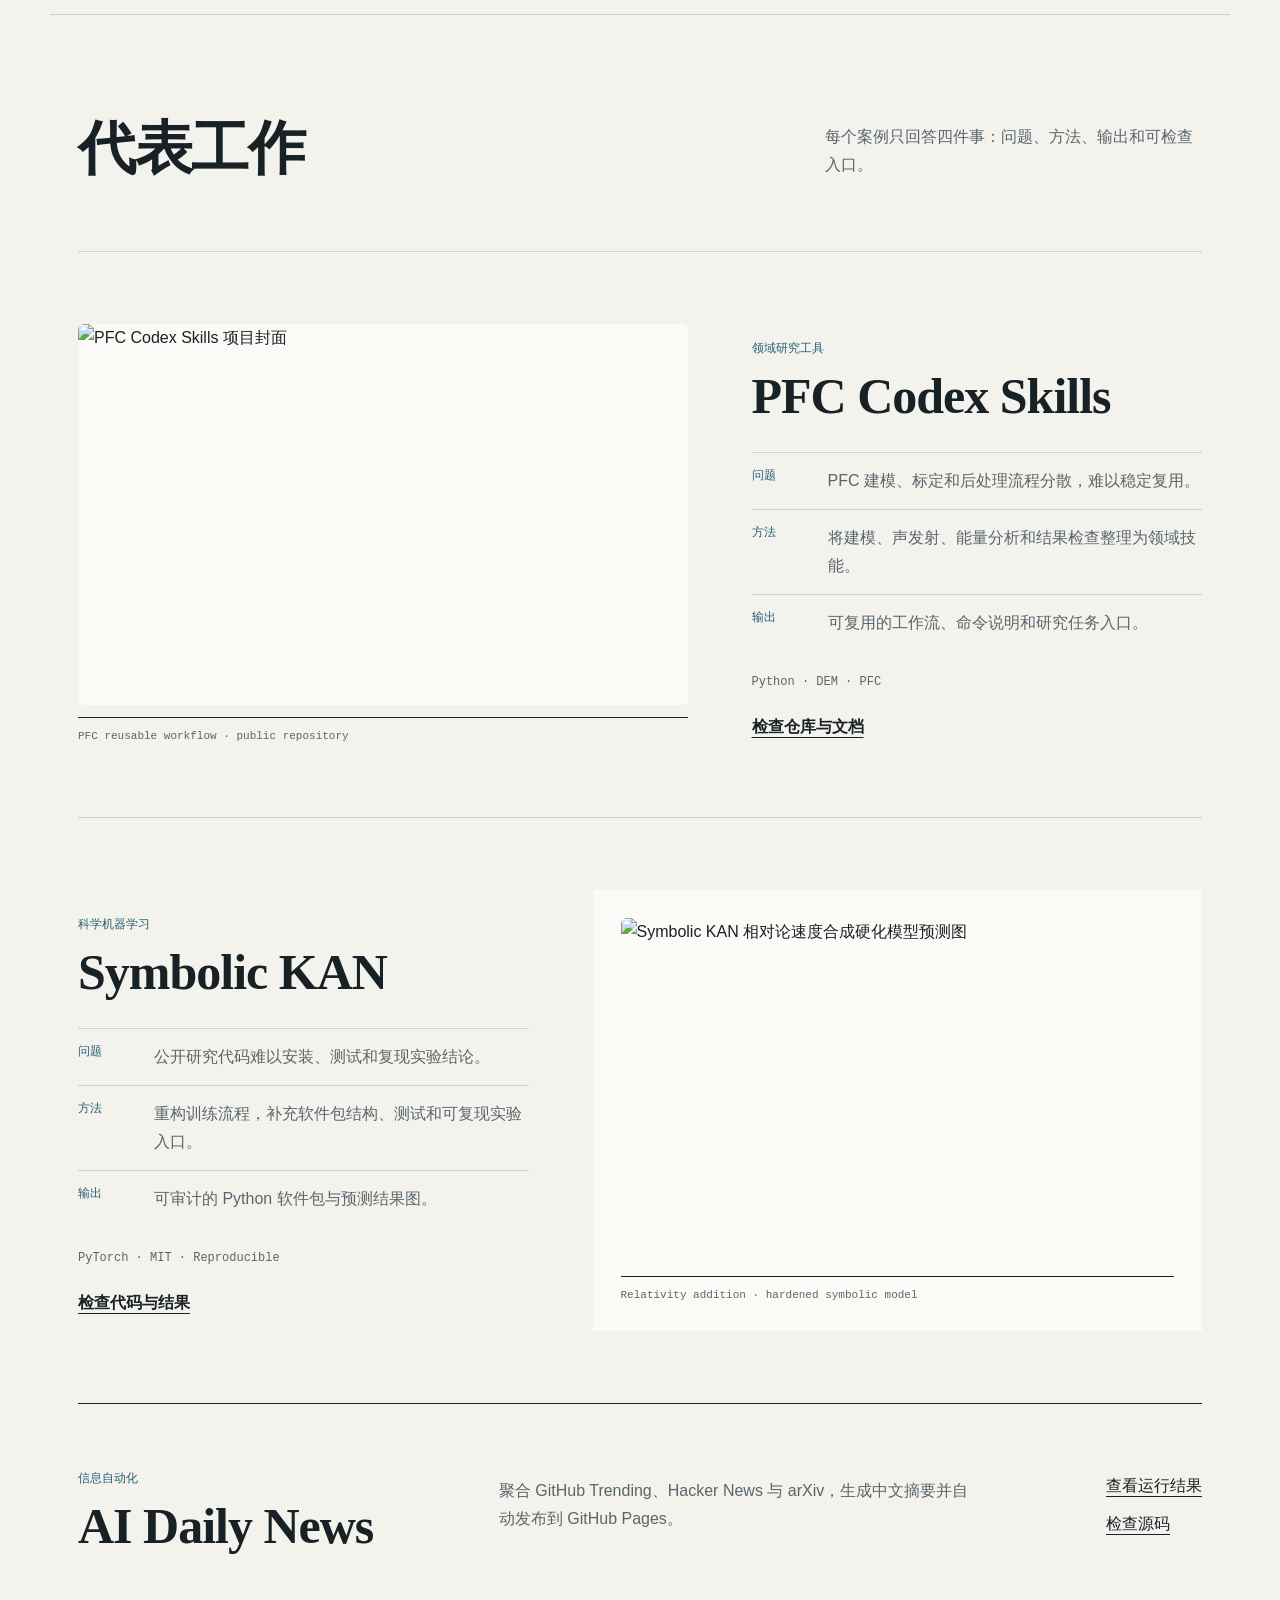
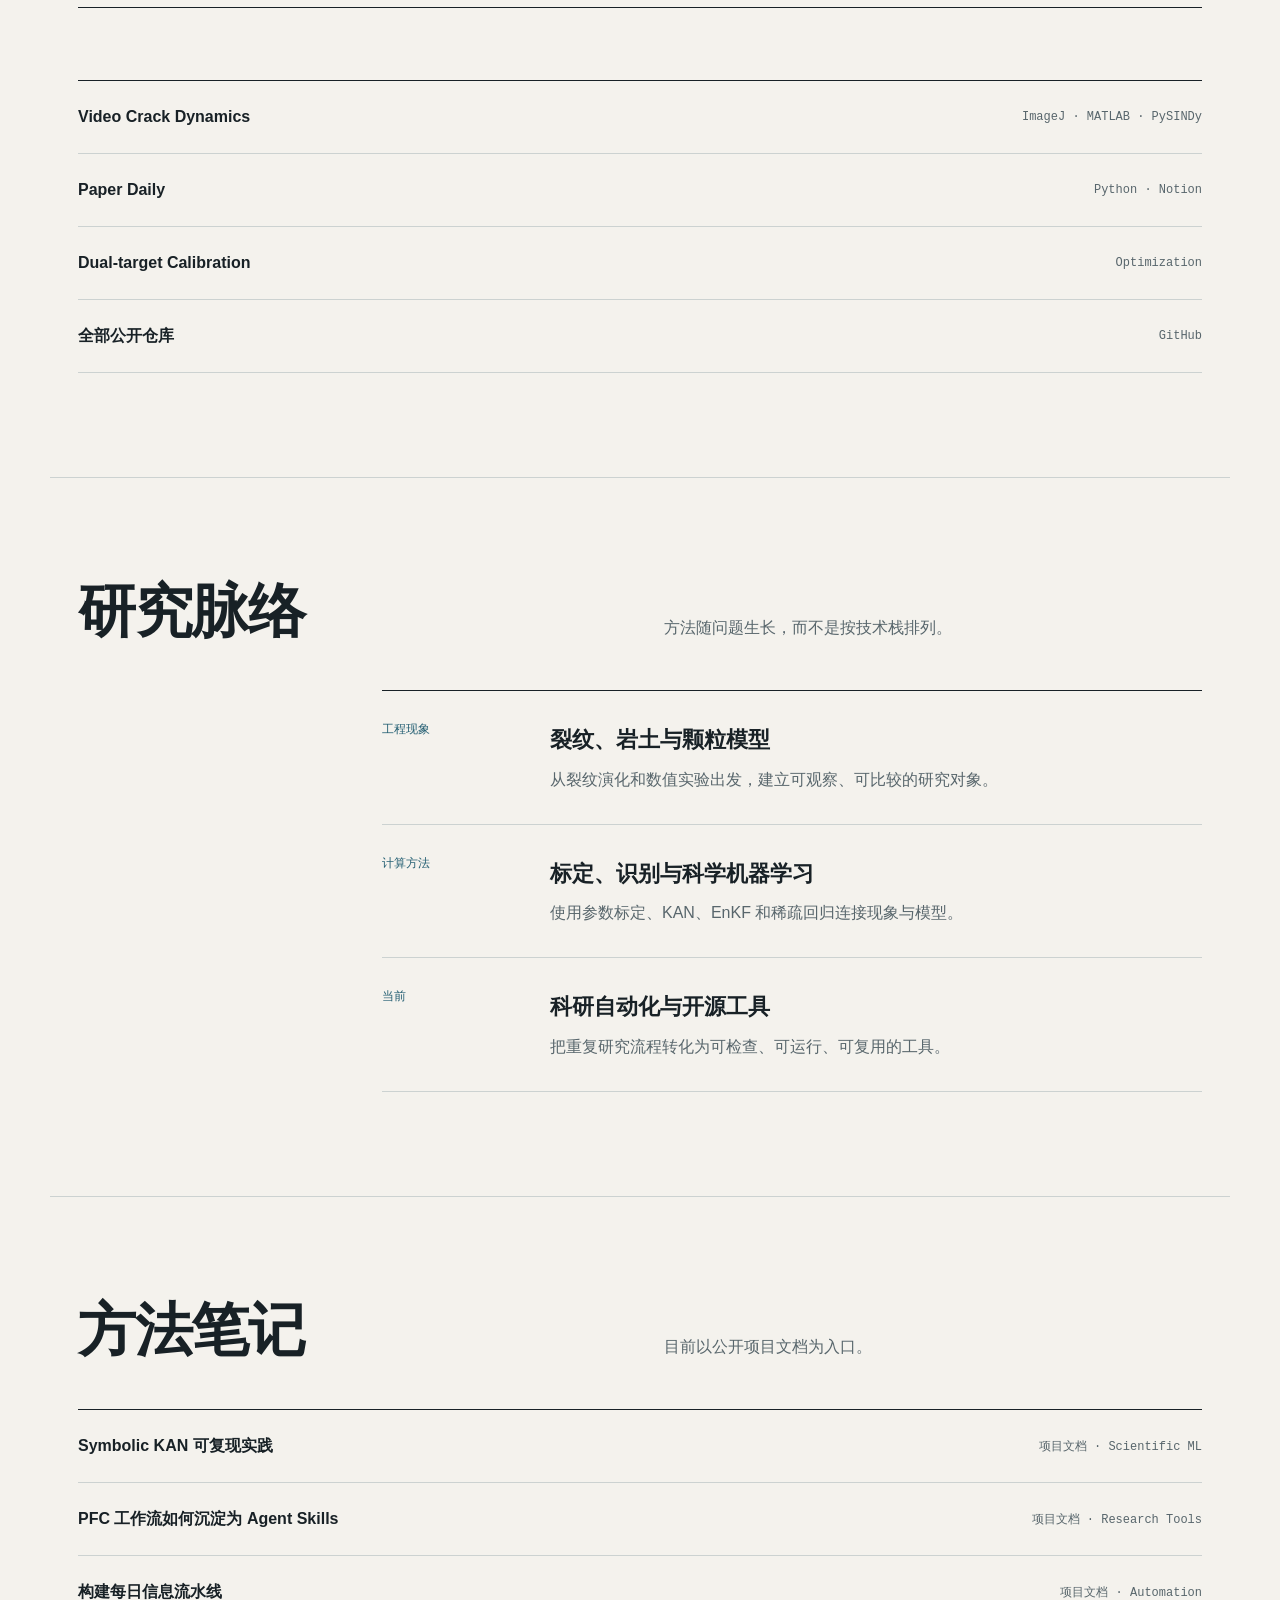
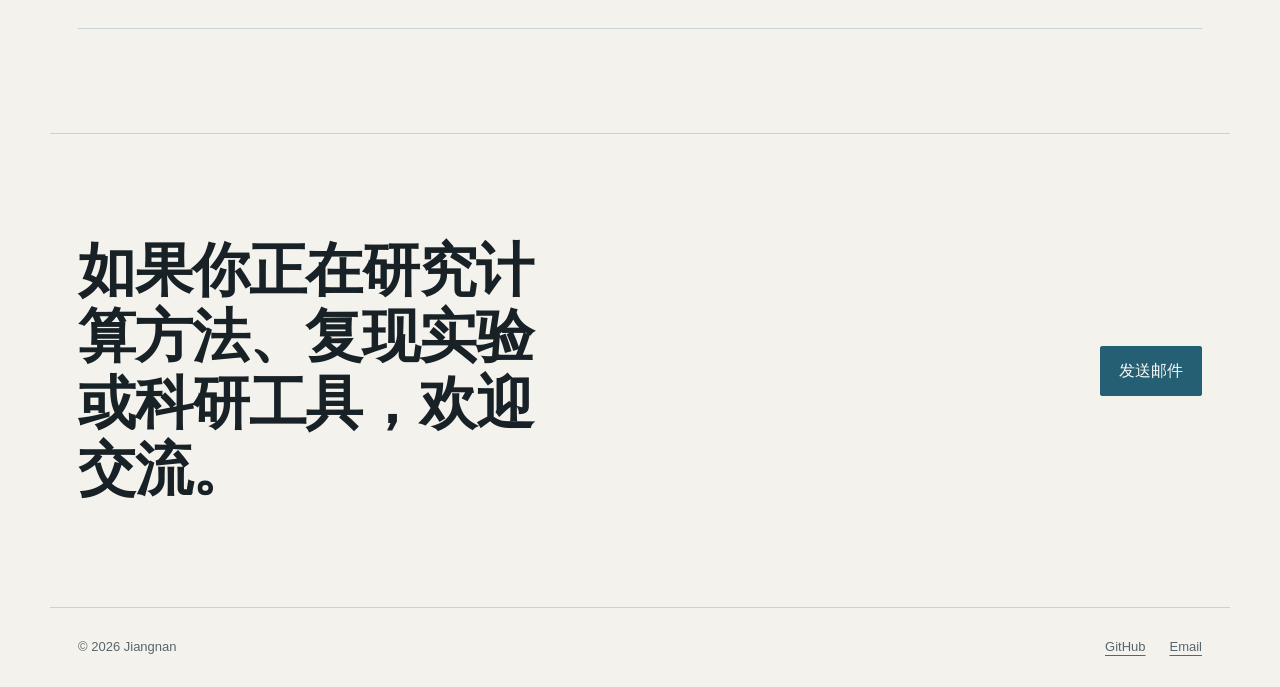
==== commit 3137b4c2: "refactor: apply Impeccable field-notes system" ====
--- a/index.html
+++ b/index.html
@@ -1,31 +1,31 @@
 <!doctype html>
 <html lang="zh-CN">
 <head>
-<meta charset="utf-8"><meta name="viewport" content="width=device-width,initial-scale=1">
-<meta name="description" content="Jiangnan 的科学计算、工程分析与开源研究工具。">
-<meta name="theme-color" content="#f3f5f7">
-<meta property="og:title" content="Jiangnan | Scientific Computing & Research Tools">
-<meta property="og:description" content="科学机器学习、工程计算与科研自动化项目。">
-<title>Jiangnan | Scientific Computing & Research Tools</title>
-<link rel="icon" href="data:image/svg+xml,<svg xmlns=%22http://www.w3.org/2000/svg%22 viewBox=%220 0 100 100%22><rect width=%22100%22 height=%22100%22 rx=%2218%22 fill=%22%23315f8d%22/><text x=%2250%22 y=%2268%22 text-anchor=%22middle%22 font-size=%2260%22 fill=%22white%22 font-family=%22Arial%22>J</text></svg>">
-<link rel="stylesheet" href="styles.css"><script defer src="app.js"></script>
+<meta charset="utf-8">
+<meta name="viewport" content="width=device-width,initial-scale=1,viewport-fit=cover">
+<meta name="description" content="Jiangnan 的科学机器学习、工程计算与开源研究工具。">
+<meta name="theme-color" content="#f4f2ed">
+<meta property="og:title" content="Jiangnan | Computational Field Notes">
+<meta property="og:description" content="从工程问题出发，建立可检查、可运行、可复用的计算方法。">
+<title>Jiangnan | Computational Field Notes</title>
+<link rel="icon" href="data:image/svg+xml,<svg xmlns=%22http://www.w3.org/2000/svg%22 viewBox=%220 0 100 100%22><rect width=%22100%22 height=%22100%22 fill=%22%23245f73%22/><text x=%2250%22 y=%2268%22 text-anchor=%22middle%22 font-size=%2260%22 fill=%22white%22 font-family=%22serif%22>J</text></svg>">
+<link rel="stylesheet" href="styles.css">
+<script defer src="app.js"></script>
 </head>
 <body>
-<a class="skip" href="#content">跳到主要内容</a>
-<header class="site-header"><div class="nav-inner"><a class="brand" href="#about"><span class="brand-mark" aria-hidden="true">J</span><span><b>Jiangnan</b><small>Scientific Computing</small></span></a><nav aria-label="主要导航"><a href="#about">关于</a><a href="#work">项目</a><a href="#experience">经历</a><a href="#notes">笔记</a></nav><a class="contact-link" href="mailto:jiangnan030@gmail.com">联系</a></div></header>
-<main id="content">
-<section class="hero section" id="about"><div class="hero-copy"><p class="eyebrow">RESEARCHER / BUILDER / OPEN SOURCE</p><h1>用计算方法，<br>理解工程问题。</h1><p class="hero-text">研究科学机器学习、裂纹分析、数值标定和科研自动化。</p><div class="actions"><a class="button primary" href="#work">查看项目</a><a class="text-action" href="https://github.com/jiangnan030-del">GitHub ↗</a></div></div><div class="hero-visual" aria-label="代表项目图像"><img class="hero-main" src="https://raw.githubusercontent.com/jiangnan030-del/pfc-codex-skills/main/docs/assets/pfc-codex-skills-cover.webp" alt="PFC Codex Skills 项目封面"><img class="hero-detail" src="https://raw.githubusercontent.com/jiangnan030-del/symbolic-kan-reproducible/main/outputs/relativity-addition/prediction_hardened.png" alt="Symbolic KAN 相对论速度合成预测结果"></div></section>
-<section class="directions section"><div class="section-heading"><h2>研究方向</h2><p>围绕真实研究任务组织方法，而不是堆叠技术名词。</p></div><div class="direction-grid"><article><span>Scientific ML</span><h3>科学机器学习</h3><p>方程发现、KAN、神经数据同化与可复现实验。</p></article><article><span>Engineering</span><h3>工程计算</h3><p>PFC、颗粒模型、裂纹演化与岩土风险分析。</p></article><article class="wide"><span>Research workflow</span><h3>科研自动化与研究工具</h3><p>把文献追踪、参数标定、绘图和分析流程沉淀为可复用工具。</p></article></div></section>
-<section class="work section" id="work"><div class="section-heading vertical"><p class="eyebrow">SELECTED OPEN SOURCE</p><h2>能够被检查、运行和复用的工作。</h2><p>每个项目都链接到公开仓库，优先展示真实输出与方法边界。</p></div><div class="filters" role="group" aria-label="筛选项目"><button class="active" data-filter="all" aria-pressed="true">全部</button><button data-filter="automation" aria-pressed="false">自动化</button><button data-filter="scientific" aria-pressed="false">科学计算</button><button data-filter="tools" aria-pressed="false">研究工具</button></div>
-<div class="featured-projects">
-<article class="case" data-category="automation"><a class="case-media" href="https://jiangnan030-del.github.io/ai-daily-news/"><img src="https://opengraph.githubassets.com/personal-atlas/jiangnan030-del/ai-daily-news" alt="AI Daily News GitHub 项目预览"></a><div class="case-copy"><span>信息自动化</span><h3>AI Daily News</h3><p>聚合 GitHub Trending、Hacker News 与 arXiv，生成中文摘要并自动发布。</p><div class="facts"><b>3 stars</b><b>1 fork</b><b>GitHub Pages</b></div><div class="case-links"><a href="https://jiangnan030-del.github.io/ai-daily-news/">在线查看 ↗</a><a href="https://github.com/jiangnan030-del/ai-daily-news">源码 ↗</a></div></div></article>
-<article class="case reverse" data-category="tools"><a class="case-media" href="https://github.com/jiangnan030-del/pfc-codex-skills"><img src="https://raw.githubusercontent.com/jiangnan030-del/pfc-codex-skills/main/docs/assets/pfc-codex-skills-cover.webp" alt="PFC Codex Skills 项目封面"></a><div class="case-copy"><span>领域研究工具</span><h3>PFC Codex Skills</h3><p>覆盖建模、标定、后处理、声发射与能量分析的 PFC 可复用技能集。</p><div class="facts"><b>Python</b><b>DEM</b><b>3 stars</b></div><div class="case-links"><a href="https://github.com/jiangnan030-del/pfc-codex-skills">查看仓库 ↗</a></div></div></article>
-<article class="case" data-category="scientific"><a class="case-media plot" href="https://github.com/jiangnan030-del/symbolic-kan-reproducible"><img src="https://raw.githubusercontent.com/jiangnan030-del/symbolic-kan-reproducible/main/outputs/relativity-addition/prediction_hardened.png" alt="Symbolic KAN 硬化模型预测图"></a><div class="case-copy"><span>科学机器学习</span><h3>Symbolic KAN</h3><p>将公开研究代码重构为可安装、可测试、可审计的 Python 软件包。</p><div class="facts"><b>PyTorch</b><b>MIT</b><b>Reproducible</b></div><div class="case-links"><a href="https://github.com/jiangnan030-del/symbolic-kan-reproducible">查看仓库 ↗</a></div></div></article>
-</div>
-<div class="more-projects"><a data-category="scientific" href="https://github.com/jiangnan030-del/VCD2"><span>裂纹动力学</span><b>Video Crack Dynamics</b><i>ImageJ / MATLAB / PySINDy ↗</i></a><a data-category="automation" href="https://github.com/jiangnan030-del/paper-daily"><span>知识流水线</span><b>Paper Daily</b><i>Python / Notion ↗</i></a><a data-category="tools" href="https://github.com/jiangnan030-del/dual-target-calibration-skill"><span>模型标定</span><b>Dual-target Calibration</b><i>Optimization ↗</i></a></div><a class="all-projects" href="https://github.com/jiangnan030-del?tab=repositories">查看全部公开仓库 ↗</a></section>
-<section class="experience section" id="experience"><div class="section-heading"><h2>研究脉络</h2><p>从工程现象出发，逐步建立计算、识别和自动化方法。</p></div><div class="timeline"><article><time>当前</time><div><h3>科研自动化与开源工具</h3><p>维护文献追踪、PFC 技能和科学计算复现项目。</p></div></article><article><time>持续研究</time><div><h3>裂纹、岩土与颗粒模型</h3><p>研究裂纹演化、岩爆风险、参数标定和数值实验。</p></div></article><article><time>方法积累</time><div><h3>科学机器学习</h3><p>探索 KAN、EnKF 和稀疏动力系统识别。</p></div></article></div></section>
-<section class="notes section" id="notes"><div class="section-heading vertical"><h2>方法笔记</h2><p>从仓库文档和实验记录中提炼可独立阅读的技术说明。</p></div><div class="note-grid"><a href="https://github.com/jiangnan030-del/symbolic-kan-reproducible"><b>Symbolic-KAN 可复现实践</b><span>Scientific ML ↗</span></a><a href="https://github.com/jiangnan030-del/pfc-codex-skills"><b>PFC 工作流如何沉淀为 Agent Skills</b><span>Research Tools ↗</span></a><a href="https://github.com/jiangnan030-del/ai-daily-news"><b>构建每日信息流水线</b><span>Automation ↗</span></a></div></section>
-<section class="contact section"><h2>有复杂的研究问题？</h2><p>欢迎交流计算方法、复现实验和研究工具。</p><a class="button primary" href="mailto:jiangnan030@gmail.com">发送邮件</a></section>
+<a class="skip" href="#main">跳到主要内容</a>
+<header class="masthead"><div class="masthead-inner"><a class="identity" href="#about"><span class="mark">J</span><span>Jiangnan<small>Computational Field Notes</small></span></a><nav aria-label="主要导航"><a href="#work">项目</a><a href="#path">脉络</a><a href="#notes">笔记</a><a href="#contact">联系</a></nav></div></header>
+<main id="main">
+<section class="hero" id="about"><div class="hero-copy"><p class="hero-context">Scientific machine learning · Engineering computation</p><h1>从工程问题出发，建立可检查的计算方法。</h1><p class="lead">研究裂纹演化、颗粒模型、参数标定与科研自动化。公开代码、实验输出和方法边界，而不是抽象能力标签。</p><div class="actions"><a class="button" href="#work">查看代表项目</a><a class="text-link" href="https://github.com/jiangnan030-del">GitHub 仓库</a></div></div><figure class="hero-plate"><img src="https://raw.githubusercontent.com/jiangnan030-del/pfc-codex-skills/main/docs/assets/pfc-codex-skills-cover.webp" width="1200" height="750" alt="颗粒模型与裂纹演化的 PFC 项目视觉"><figcaption><span>Evidence plate 01</span><b>PFC workflow and fracture analysis</b></figcaption></figure></section>
+<section class="research-index" aria-labelledby="research-title"><div class="section-title"><h2 id="research-title">研究索引</h2><p>三个持续交叉的方向。</p></div><div class="index-list"><article><span>01</span><h3>科学机器学习</h3><p>方程发现、KAN、神经数据同化与可复现实验。</p><a href="#symbolic-kan">查看相关项目</a></article><article><span>02</span><h3>工程计算</h3><p>PFC、颗粒模型、裂纹演化与岩土风险分析。</p><a href="#pfc-skills">查看相关项目</a></article><article><span>03</span><h3>研究自动化</h3><p>将文献、标定、绘图和分析流程沉淀为工具。</p><a href="#ai-news">查看相关项目</a></article></div></section>
+<section class="work" id="work" aria-labelledby="work-title"><header class="work-intro"><h2 id="work-title">代表工作</h2><p>每个案例只回答四件事：问题、方法、输出和可检查入口。</p></header>
+<article class="dossier" id="pfc-skills"><figure class="evidence"><img src="https://raw.githubusercontent.com/jiangnan030-del/pfc-codex-skills/main/docs/assets/pfc-codex-skills-cover.webp" width="1200" height="750" loading="lazy" alt="PFC Codex Skills 项目封面"><figcaption>PFC reusable workflow · public repository</figcaption></figure><div class="dossier-copy"><p class="project-type">领域研究工具</p><h3>PFC Codex Skills</h3><dl><div><dt>问题</dt><dd>PFC 建模、标定和后处理流程分散，难以稳定复用。</dd></div><div><dt>方法</dt><dd>将建模、声发射、能量分析和结果检查整理为领域技能。</dd></div><div><dt>输出</dt><dd>可复用的工作流、命令说明和研究任务入口。</dd></div></dl><p class="stack">Python · DEM · PFC</p><a class="project-link" href="https://github.com/jiangnan030-del/pfc-codex-skills">检查仓库与文档</a></div></article>
+<article class="dossier reverse" id="symbolic-kan"><figure class="evidence plot"><img src="https://raw.githubusercontent.com/jiangnan030-del/symbolic-kan-reproducible/main/outputs/relativity-addition/prediction_hardened.png" width="1200" height="480" loading="lazy" alt="Symbolic KAN 相对论速度合成硬化模型预测图"><figcaption>Relativity addition · hardened symbolic model</figcaption></figure><div class="dossier-copy"><p class="project-type">科学机器学习</p><h3>Symbolic KAN</h3><dl><div><dt>问题</dt><dd>公开研究代码难以安装、测试和复现实验结论。</dd></div><div><dt>方法</dt><dd>重构训练流程，补充软件包结构、测试和可复现实验入口。</dd></div><div><dt>输出</dt><dd>可审计的 Python 软件包与预测结果图。</dd></div></dl><p class="stack">PyTorch · MIT · Reproducible</p><a class="project-link" href="https://github.com/jiangnan030-del/symbolic-kan-reproducible">检查代码与结果</a></div></article>
+<article class="text-dossier" id="ai-news"><div><p class="project-type">信息自动化</p><h3>AI Daily News</h3></div><p>聚合 GitHub Trending、Hacker News 与 arXiv，生成中文摘要并自动发布到 GitHub Pages。</p><div class="text-actions"><a href="https://jiangnan030-del.github.io/ai-daily-news/">查看运行结果</a><a href="https://github.com/jiangnan030-del/ai-daily-news">检查源码</a></div></article>
+<div class="repository-ledger" aria-label="更多公开项目"><a href="https://github.com/jiangnan030-del/VCD2"><span>Video Crack Dynamics</span><small>ImageJ · MATLAB · PySINDy</small></a><a href="https://github.com/jiangnan030-del/paper-daily"><span>Paper Daily</span><small>Python · Notion</small></a><a href="https://github.com/jiangnan030-del/dual-target-calibration-skill"><span>Dual-target Calibration</span><small>Optimization</small></a><a href="https://github.com/jiangnan030-del?tab=repositories"><span>全部公开仓库</span><small>GitHub</small></a></div></section>
+<section class="trajectory" id="path" aria-labelledby="path-title"><div class="section-title"><h2 id="path-title">研究脉络</h2><p>方法随问题生长，而不是按技术栈排列。</p></div><ol><li><time>工程现象</time><div><h3>裂纹、岩土与颗粒模型</h3><p>从裂纹演化和数值实验出发，建立可观察、可比较的研究对象。</p></div></li><li><time>计算方法</time><div><h3>标定、识别与科学机器学习</h3><p>使用参数标定、KAN、EnKF 和稀疏回归连接现象与模型。</p></div></li><li><time>当前</time><div><h3>科研自动化与开源工具</h3><p>把重复研究流程转化为可检查、可运行、可复用的工具。</p></div></li></ol></section>
+<section class="notes" id="notes" aria-labelledby="notes-title"><div class="section-title"><h2 id="notes-title">方法笔记</h2><p>目前以公开项目文档为入口。</p></div><div class="note-list"><a href="https://github.com/jiangnan030-del/symbolic-kan-reproducible"><span>Symbolic KAN 可复现实践</span><small>项目文档 · Scientific ML</small></a><a href="https://github.com/jiangnan030-del/pfc-codex-skills"><span>PFC 工作流如何沉淀为 Agent Skills</span><small>项目文档 · Research Tools</small></a><a href="https://github.com/jiangnan030-del/ai-daily-news"><span>构建每日信息流水线</span><small>项目文档 · Automation</small></a></div></section>
+<section class="contact" id="contact"><p>如果你正在研究计算方法、复现实验或科研工具，欢迎交流。</p><a class="button" href="mailto:jiangnan030@gmail.com">发送邮件</a></section>
 </main>
-<footer><span>© 2026 Jiangnan</span><a href="https://github.com/jiangnan030-del">GitHub</a><a href="mailto:jiangnan030@gmail.com">Email</a></footer>
+<footer><span>© <span data-year>2026</span> Jiangnan</span><a href="https://github.com/jiangnan030-del">GitHub</a><a href="mailto:jiangnan030@gmail.com">Email</a></footer>
 </body></html>
--- a/styles.css
+++ b/styles.css
@@ -1 +1 @@
-:root{--canvas:#f3f5f7;--surface:#fcfcfb;--surface2:#e9edf1;--ink:#202327;--muted:#68717a;--line:#d8dde2;--accent:#315f8d;--soft:#dce7f1;--r:10px;--max:1180px}*{box-sizing:border-box}html{scroll-behavior:smooth}body{margin:0;background:var(--canvas);color:var(--ink);font:16px/1.65 Arial,"Noto Sans SC",sans-serif}a{color:inherit;text-underline-offset:4px}button{font:inherit;color:inherit}.skip{position:fixed;top:-80px;left:16px;background:var(--ink);color:var(--surface);padding:10px 14px;z-index:30}.skip:focus{top:16px}.site-header{position:sticky;top:0;z-index:20;background:color-mix(in srgb,var(--canvas) 92%,transparent);backdrop-filter:blur(16px);border-bottom:1px solid var(--line)}.nav-inner{max-width:var(--max);height:72px;margin:auto;padding:0 28px;display:grid;grid-template-columns:1fr auto 1fr;align-items:center}.brand{display:flex;align-items:center;gap:11px;text-decoration:none;width:max-content}.brand-mark{width:38px;height:38px;display:grid;place-items:center;border-radius:8px;background:var(--accent);color:#f8fbff;font:600 18px "Trebuchet MS",sans-serif;transition:transform .2s}.brand:hover .brand-mark{transform:translateY(-1px)}.brand span{display:flex;flex-direction:column;line-height:1.2}.brand b{font:600 15px "Trebuchet MS",Arial,sans-serif}.brand small{font-size:11px;color:var(--muted)}nav{display:flex;gap:28px}nav a,.contact-link{font-size:14px;text-decoration:none}.contact-link{justify-self:end;color:var(--accent);font-weight:600}.section{max-width:var(--max);margin:auto;padding:108px 28px}.hero{min-height:calc(100dvh - 72px);display:grid;grid-template-columns:.92fr 1.08fr;gap:72px;align-items:center;padding-top:72px;padding-bottom:88px}.eyebrow{margin:0 0 22px;font:11px/1.2 Consolas,monospace;letter-spacing:.12em;color:var(--accent)}h1,h2,h3,p{margin-top:0}.hero h1{font:600 clamp(52px,6vw,82px)/.98 "Trebuchet MS","Noto Sans SC",Arial,sans-serif;letter-spacing:-.055em;text-wrap:balance;margin-bottom:26px}.hero-text{font-size:19px;max-width:28ch;color:var(--muted);margin-bottom:30px}.actions,.facts,.case-links{display:flex;align-items:center;gap:20px}.button{min-height:46px;display:inline-flex;align-items:center;padding:10px 18px;border-radius:8px;text-decoration:none;white-space:nowrap;border:1px solid var(--accent);transition:transform .2s}.button.primary{background:var(--accent);color:#f8fbff}.button:hover{transform:translateY(-2px)}.button:active{transform:scale(.98)}.text-action,.case-links a,.all-projects{font-weight:600}.hero-visual{position:relative;min-height:560px}.hero-main{width:86%;height:500px;object-fit:cover;display:block;margin-left:auto;border-radius:var(--r);filter:saturate(.75);box-shadow:0 24px 70px rgba(33,56,79,.14)}.hero-detail{position:absolute;left:0;bottom:0;width:58%;background:var(--surface);padding:10px;border-radius:var(--r);box-shadow:0 18px 50px rgba(33,56,79,.18)}.section-heading{display:grid;grid-template-columns:minmax(0,1.2fr) minmax(240px,.8fr);gap:60px;align-items:end;margin-bottom:48px}.section-heading.vertical{display:block}.section-heading.vertical>p:not(.eyebrow){max-width:58ch}.section-heading h2,.work .section-heading h2{font:600 clamp(36px,4.2vw,58px)/1.05 "Trebuchet MS","Noto Sans SC",Arial,sans-serif;letter-spacing:-.04em;margin:0;text-wrap:balance}.section-heading>p,.case-copy p,.direction-grid p,.timeline p,.contact p{color:var(--muted)}.section-heading>p{margin:0;max-width:42ch}.directions,.work,.experience,.notes,.contact{border-top:1px solid var(--line)}.direction-grid{display:grid;grid-template-columns:1fr 1fr;gap:16px}.direction-grid article{min-height:230px;padding:30px;background:var(--surface);border-radius:var(--r);display:flex;flex-direction:column;align-items:flex-start}.direction-grid article.wide{grid-column:1/-1;min-height:200px;background:var(--soft)}.direction-grid span,.case-copy>span,.more-projects span,.note-grid span{font-size:13px;color:var(--accent)}.direction-grid h3{font:600 24px/1.2 "Trebuchet MS","Noto Sans SC",sans-serif;margin:auto 0 10px}.direction-grid p{max-width:38ch;margin:0}.work .section-heading{max-width:760px}.filters{display:flex;gap:8px;flex-wrap:wrap;margin:36px 0}.filters button{min-height:44px;padding:9px 15px;border:1px solid var(--line);border-radius:8px;background:transparent;cursor:pointer}.filters button.active{background:var(--ink);color:var(--surface);border-color:var(--ink)}.featured-projects{display:grid;gap:72px}.case{display:grid;grid-template-columns:1.12fr .88fr;gap:54px;align-items:center}.case.reverse{grid-template-columns:.88fr 1.12fr}.case.reverse .case-media{order:2}.case-media{display:block;border-radius:var(--r);overflow:hidden;background:var(--surface2)}.case-media img{width:100%;aspect-ratio:16/10;display:block;object-fit:cover;transition:transform .45s,filter .3s;filter:saturate(.78)}.case-media:hover img{transform:scale(1.025);filter:saturate(1)}.case-media.plot img{object-fit:contain;padding:24px;background:#f7f8fa}.case-copy h3{font:600 clamp(30px,3.5vw,46px)/1.05 "Trebuchet MS","Noto Sans SC",sans-serif;letter-spacing:-.035em;margin:12px 0 18px}.case-copy p{max-width:42ch}.facts{gap:16px;flex-wrap:wrap;margin:24px 0}.facts b{font:12px Consolas,monospace;color:var(--muted)}.case-links{gap:22px}.more-projects{margin-top:86px;display:grid;grid-template-columns:1.25fr .9fr .85fr;gap:14px}.more-projects a,.note-grid a{padding:26px;border-radius:var(--r);background:var(--surface);text-decoration:none;display:flex;flex-direction:column;transition:transform .25s}.more-projects a{min-height:220px}.more-projects a:first-child{background:var(--soft)}.more-projects a:hover,.note-grid a:hover{transform:translateY(-4px)}.more-projects b{font:600 23px/1.2 "Trebuchet MS",sans-serif;margin:auto 0 12px}.more-projects i{font-size:12px;color:var(--muted);font-style:normal}.all-projects{display:block;width:max-content;margin:30px 0 0 auto}.timeline{max-width:850px;margin-left:auto}.timeline article{display:grid;grid-template-columns:130px 1fr;gap:28px;padding:28px 0;border-bottom:1px solid var(--line)}.timeline article:last-child{border-bottom:0}.timeline time{font:12px Consolas,monospace;color:var(--accent)}.timeline h3{font:600 21px/1.2 "Trebuchet MS","Noto Sans SC",sans-serif;margin:0 0 8px}.timeline p{margin:0}.note-grid{display:grid;grid-template-columns:1.2fr .9fr .9fr;gap:14px}.note-grid a{min-height:190px;justify-content:space-between}.note-grid b{font:600 21px/1.3 "Trebuchet MS","Noto Sans SC",sans-serif}.note-grid span{font-size:12px}.contact{padding-bottom:128px}.contact h2{font:600 clamp(42px,6vw,76px)/1 "Trebuchet MS","Noto Sans SC",sans-serif;letter-spacing:-.05em;margin-bottom:20px}.contact p{font-size:18px;margin-bottom:28px}footer{max-width:var(--max);margin:auto;padding:28px;display:flex;gap:24px;border-top:1px solid var(--line);font-size:13px;color:var(--muted)}footer span{margin-right:auto}.hidden{display:none!important}:focus-visible{outline:2px solid var(--accent);outline-offset:4px}@media(prefers-color-scheme:dark){:root{--canvas:#171a1d;--surface:#202428;--surface2:#272c31;--ink:#eef1f4;--muted:#a7afb7;--line:#343b42;--accent:#78a7d5;--soft:#243646}.hero-main,.hero-detail{box-shadow:none}.case-media.plot img{background:#eef1f4}.button.primary{color:#101820}.filters button.active{color:#171a1d}}@media(prefers-reduced-motion:reduce){html{scroll-behavior:auto}.button,.case-media img,.more-projects a,.note-grid a{transition:none}}@media(max-width:820px){.nav-inner{grid-template-columns:1fr auto;height:auto;min-height:68px;padding:10px 20px}.brand small,.contact-link{display:none}nav{gap:18px}.hero{grid-template-columns:1fr;min-height:auto;gap:48px;padding-top:64px}.hero h1{font-size:clamp(48px,11vw,68px)}.hero-text{font-size:18px}.hero-visual{min-height:440px}.hero-main{height:390px}.section{padding:84px 24px}.section-heading{grid-template-columns:1fr;gap:16px}.case,.case.reverse{grid-template-columns:1fr;gap:30px}.case.reverse .case-media{order:0}.more-projects,.note-grid{grid-template-columns:1fr 1fr}.more-projects a:first-child,.note-grid a:first-child{grid-column:1/-1}.timeline{margin-left:0}}@media(max-width:540px){.nav-inner{display:block;padding:10px 16px}.brand{margin-bottom:10px}.brand-mark{width:34px;height:34px}.brand span{display:block}.brand small{display:none}nav{justify-content:space-between;border-top:1px solid var(--line);padding-top:9px}nav a{font-size:13px}.section{padding:70px 18px}.hero{padding-top:54px}.hero h1{font-size:46px}.hero-visual{min-height:330px}.hero-main{width:92%;height:290px}.hero-detail{width:62%;padding:6px}.direction-grid{grid-template-columns:1fr}.direction-grid article.wide{grid-column:auto}.direction-grid article{min-height:190px}.featured-projects{gap:58px}.case-copy h3{font-size:34px}.more-projects,.note-grid{grid-template-columns:1fr}.more-projects a:first-child,.note-grid a:first-child{grid-column:auto}.timeline article{grid-template-columns:1fr;gap:8px}.contact h2{font-size:48px}footer{flex-wrap:wrap}footer span{width:100%;margin:0}}+:root{--canvas:#f4f2ed;--paper:#fbfaf7;--ink:#182126;--muted:#58666c;--rule:#ccd2d1;--accent:#245f73;--wash:#dbe9ed;--max:1180px;--serif:"Noto Serif SC","Songti SC",STSong,serif;--sans:"Noto Sans SC","Microsoft YaHei",sans-serif;--mono:Consolas,"Liberation Mono",monospace}*{box-sizing:border-box}html{scroll-behavior:smooth}body{margin:0;background:var(--canvas);color:var(--ink);font:16px/1.75 var(--sans);text-rendering:optimizeLegibility}::selection{background:var(--accent);color:var(--paper)}a{color:inherit;text-underline-offset:.3em;text-decoration-thickness:1px}.skip{position:fixed;top:-80px;left:16px;z-index:30;background:var(--ink);color:var(--paper);padding:10px 14px}.skip:focus{top:16px}.masthead{position:sticky;top:0;z-index:20;background:color-mix(in srgb,var(--canvas) 94%,transparent);border-bottom:1px solid var(--rule)}.masthead-inner{max-width:var(--max);min-height:72px;margin:auto;padding:10px 28px;display:flex;align-items:center;justify-content:space-between;gap:32px}.identity{display:flex;align-items:center;gap:12px;text-decoration:none;font-weight:650;line-height:1.15}.identity>span:last-child{display:grid}.identity small{font:11px/1.4 var(--mono);color:var(--muted);font-weight:400}.mark{width:38px;height:38px;display:grid;place-items:center;background:var(--accent);color:var(--paper);font:600 19px var(--serif)}nav{display:flex;align-items:center;gap:28px}nav a{min-height:44px;display:flex;align-items:center;text-decoration:none;font-size:14px}nav a:hover{color:var(--accent)}main>section,footer{max-width:var(--max);margin:auto;padding-left:28px;padding-right:28px}.hero{min-height:calc(100dvh - 72px);display:grid;grid-template-columns:.88fr 1.12fr;gap:72px;align-items:center;padding-top:72px;padding-bottom:88px}.hero-context,.project-type{font:12px/1.5 var(--mono);color:var(--accent)}h1,h2{font-family:var(--serif);font-weight:600;letter-spacing:-.025em;text-wrap:balance}h1{font-size:clamp(50px,5.7vw,78px);line-height:1.08;margin:18px 0 28px;max-width:10.5ch}.lead{max-width:36ch;color:var(--muted);font-size:18px}.actions{display:flex;align-items:center;gap:22px;margin-top:32px}.button{min-height:48px;padding:10px 18px;display:inline-flex;align-items:center;background:var(--accent);border:1px solid var(--accent);border-radius:2px;color:var(--paper);text-decoration:none;transition:transform .2s ease,background .2s ease}.button:hover{background:#194b5b;transform:translateY(-2px)}.button:active{transform:translateY(0)}.text-link{font-weight:650}.hero-plate,.evidence{margin:0}.hero-plate img,.evidence img{width:100%;height:auto;display:block;background:var(--paper)}.hero-plate img{aspect-ratio:4/5;object-fit:cover;object-position:center;border-radius:6px}.hero-plate figcaption,.evidence figcaption{display:flex;justify-content:space-between;gap:16px;border-top:1px solid var(--ink);padding-top:10px;margin-top:12px;font:11px/1.5 var(--mono);color:var(--muted)}.hero-plate figcaption b{color:var(--ink);font-weight:500}.research-index,.work,.trajectory,.notes,.contact{padding-top:104px;padding-bottom:104px;border-top:1px solid var(--rule)}.section-title{display:grid;grid-template-columns:1fr 1fr;gap:48px;align-items:end;margin-bottom:48px}.section-title h2,.work-intro h2{font-size:clamp(38px,4.5vw,58px);line-height:1.05;margin:0}.section-title p,.work-intro p{color:var(--muted);margin:0}.index-list{border-top:1px solid var(--ink)}.index-list article{display:grid;grid-template-columns:54px 1fr 1.35fr auto;gap:28px;align-items:center;padding:28px 0;border-bottom:1px solid var(--rule)}.index-list article>span{font:12px var(--mono);color:var(--accent)}.index-list h3{margin:0;font-size:22px}.index-list p{margin:0;color:var(--muted)}.index-list a{font-size:14px;white-space:nowrap}.work-intro{display:grid;grid-template-columns:1.3fr .7fr;gap:48px;align-items:end;margin-bottom:72px}.dossier{display:grid;grid-template-columns:1.15fr .85fr;gap:64px;align-items:center;padding:72px 0;border-top:1px solid var(--rule)}.dossier.reverse{grid-template-columns:.85fr 1.15fr}.dossier.reverse .evidence{order:2}.evidence img{aspect-ratio:16/10;object-fit:cover;border-radius:6px}.evidence.plot{padding:28px;background:var(--paper)}.evidence.plot img{object-fit:contain}.dossier-copy h3,.text-dossier h3{font:600 clamp(34px,4vw,50px)/1.05 var(--serif);letter-spacing:-.02em;margin:10px 0 30px}.dossier-copy dl{margin:0}.dossier-copy dl div{display:grid;grid-template-columns:58px 1fr;gap:18px;padding:14px 0;border-top:1px solid var(--rule)}dt{font:12px var(--mono);color:var(--accent)}dd{margin:0;color:var(--muted)}.stack{font:12px var(--mono);color:var(--muted);margin:24px 0}.project-link{font-weight:650}.text-dossier{display:grid;grid-template-columns:.8fr 1.2fr auto;gap:48px;align-items:center;padding:54px 0;border-top:1px solid var(--ink);border-bottom:1px solid var(--ink)}.text-dossier h3{margin-bottom:0}.text-dossier>p{margin:0;color:var(--muted);max-width:54ch}.text-actions{display:grid;gap:10px;white-space:nowrap}.repository-ledger{margin-top:72px;border-top:1px solid var(--ink)}.repository-ledger a,.note-list a{display:grid;grid-template-columns:1fr auto;gap:24px;align-items:center;padding:22px 0;border-bottom:1px solid var(--rule);text-decoration:none}.repository-ledger a:hover span,.note-list a:hover span{color:var(--accent)}.repository-ledger span,.note-list span{font-weight:650}.repository-ledger small,.note-list small{font:12px var(--mono);color:var(--muted)}.trajectory ol{max-width:820px;margin:0 0 0 auto;padding:0;list-style:none;border-top:1px solid var(--ink)}.trajectory li{display:grid;grid-template-columns:140px 1fr;gap:28px;padding:30px 0;border-bottom:1px solid var(--rule)}.trajectory time{font:12px var(--mono);color:var(--accent)}.trajectory h3{margin:0 0 6px;font-size:22px}.trajectory p{margin:0;color:var(--muted);max-width:58ch}.note-list{border-top:1px solid var(--ink)}.contact{display:flex;align-items:center;justify-content:space-between;gap:48px}.contact p{font:600 clamp(34px,4.5vw,58px)/1.15 var(--serif);letter-spacing:-.02em;max-width:16ch;margin:0}footer{padding-top:28px;padding-bottom:max(28px,env(safe-area-inset-bottom));display:flex;gap:24px;border-top:1px solid var(--rule);font-size:13px;color:var(--muted)}footer>span{margin-right:auto}:focus-visible{outline:2px solid var(--accent);outline-offset:4px}@media(hover:hover){.hero-plate,.evidence{transition:transform .25s ease}.hero-plate:hover,.evidence:hover{transform:translateY(-3px)}}@media(prefers-color-scheme:dark){:root{--canvas:#141a1d;--paper:#1c2428;--ink:#edf0ed;--muted:#aab5b5;--rule:#344247;--accent:#74b3c7;--wash:#20363d}.button{color:#102027}.button:hover{background:#91c7d7}.evidence.plot{background:#eef1f1}.hero-plate img{filter:saturate(.82)}}@media(prefers-reduced-motion:reduce){html{scroll-behavior:auto}.button,.hero-plate,.evidence{transition:none!important}}@media(max-width:880px){.hero{grid-template-columns:1fr;min-height:auto}.hero-copy{max-width:720px}.hero-plate img{aspect-ratio:16/10}.index-list article{grid-template-columns:40px 1fr}.index-list p{grid-column:2}.index-list a{grid-column:2}.dossier,.dossier.reverse{grid-template-columns:1fr;gap:38px}.dossier.reverse .evidence{order:0}.work-intro,.section-title{grid-template-columns:1fr;gap:16px}.text-dossier{grid-template-columns:1fr 1fr}.text-actions{grid-column:2}}@media(max-width:600px){.masthead-inner{display:block;padding:10px 18px}.identity{margin-bottom:10px}.identity small{display:none}nav{justify-content:space-between;border-top:1px solid var(--rule)}nav a{font-size:13px}.hero{padding:58px 18px 72px;gap:48px}h1{font-size:46px}.hero-context{max-width:32ch}.lead{font-size:17px}.hero-plate figcaption{display:grid}.research-index,.work,.trajectory,.notes,.contact{padding:72px 18px}.index-list article{gap:12px 18px;padding:24px 0}.index-list article>span{grid-row:1/4}.index-list h3{font-size:20px}.dossier{padding:54px 0}.evidence.plot{padding:14px}.dossier-copy dl div{grid-template-columns:48px 1fr}.text-dossier{grid-template-columns:1fr;gap:20px}.text-actions{grid-column:auto;display:flex;gap:22px}.repository-ledger a,.note-list a{grid-template-columns:1fr}.repository-ledger small,.note-list small{margin-top:-14px}.trajectory li{grid-template-columns:1fr;gap:8px}.contact{display:block}.contact p{font-size:42px}.contact .button{margin-top:30px}footer{padding-left:18px;padding-right:18px;flex-wrap:wrap}footer>span{width:100%;margin:0}}@media(pointer:coarse){nav a,.repository-ledger a,.note-list a,.text-actions a{min-height:44px}.button{min-height:48px}}
